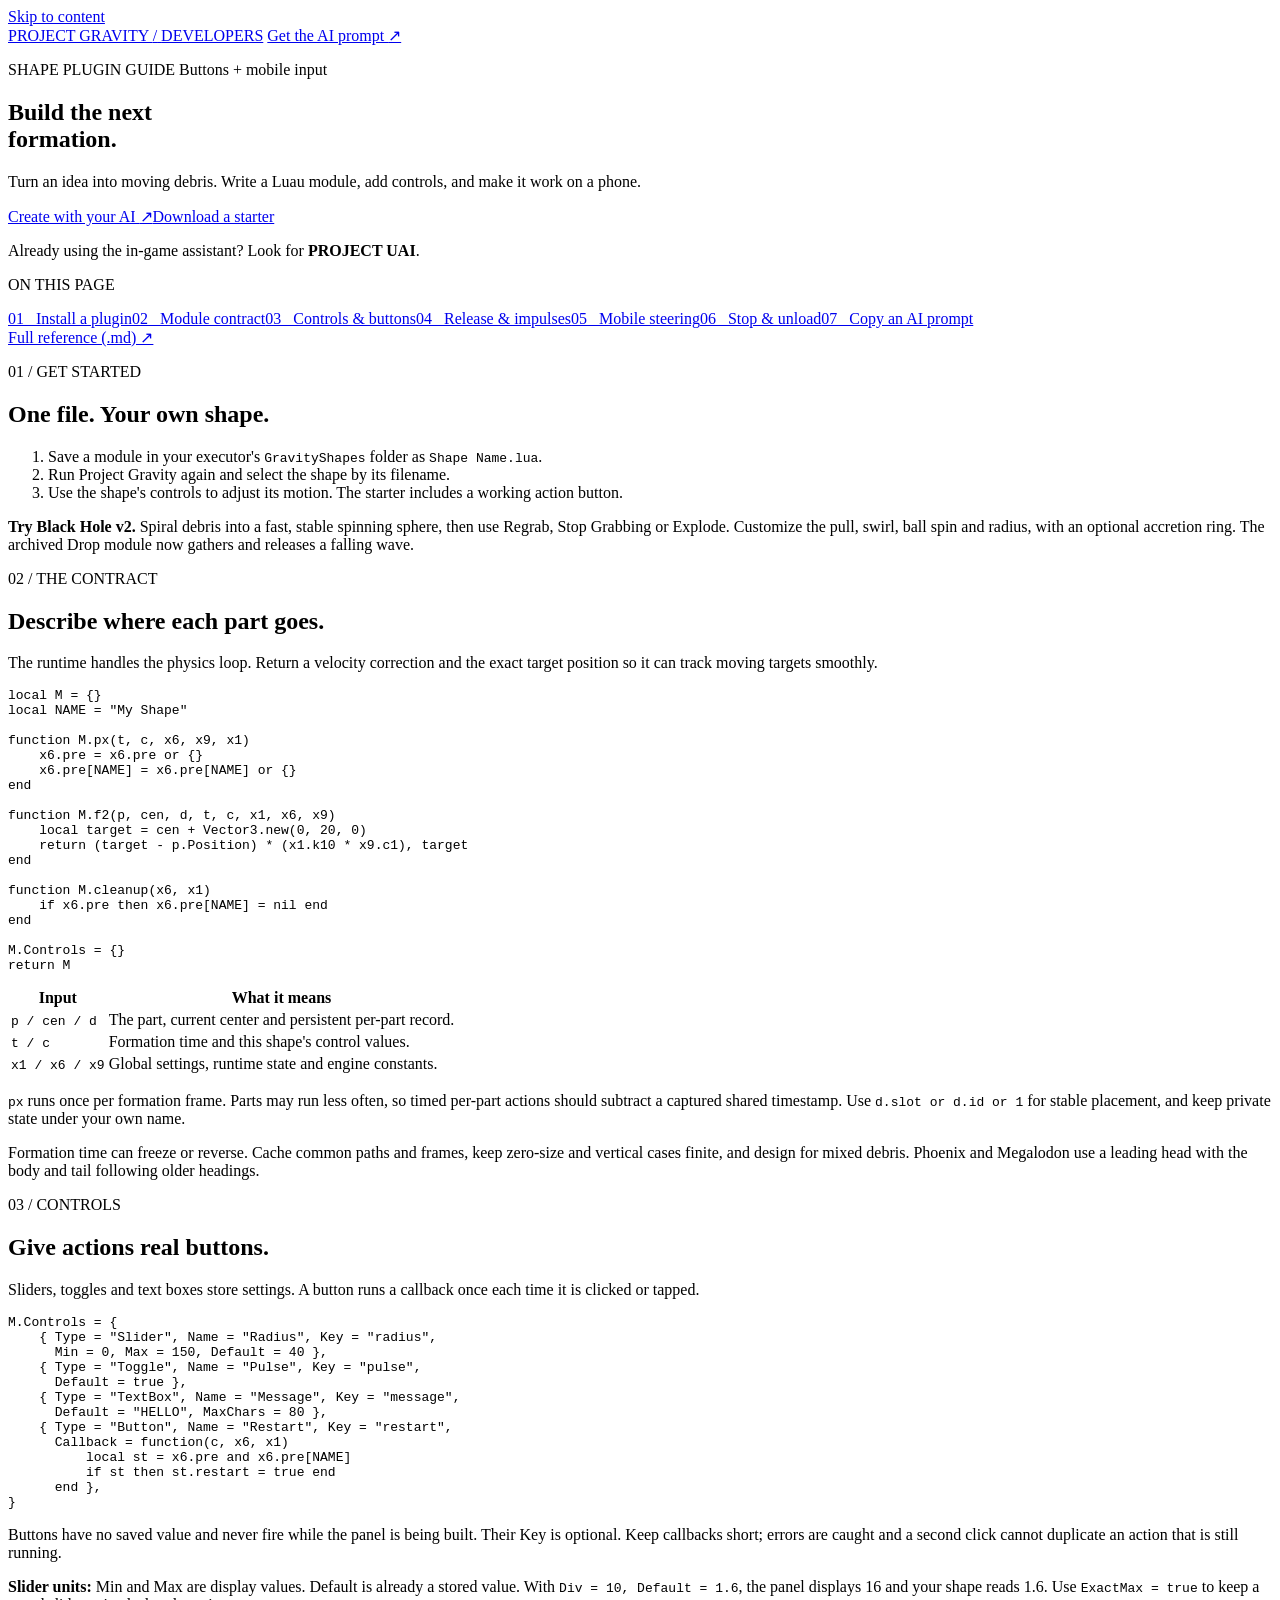
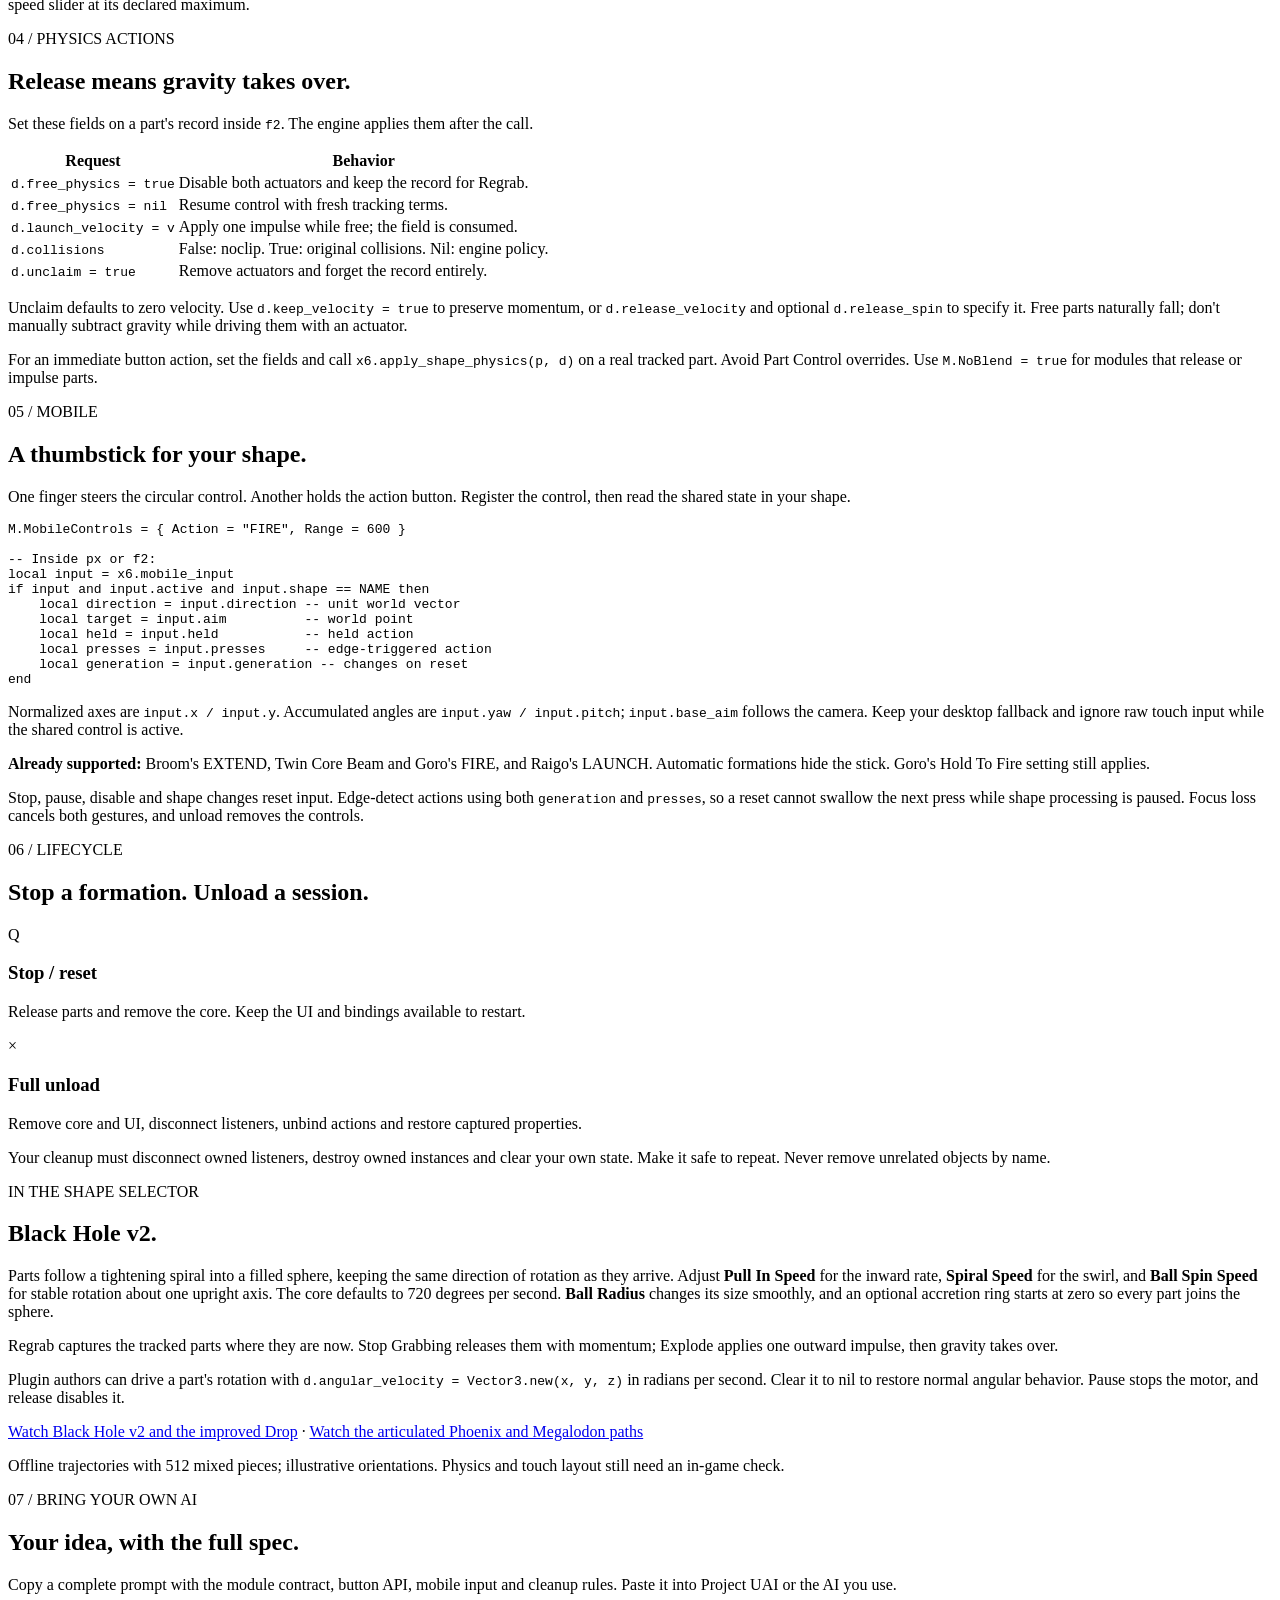
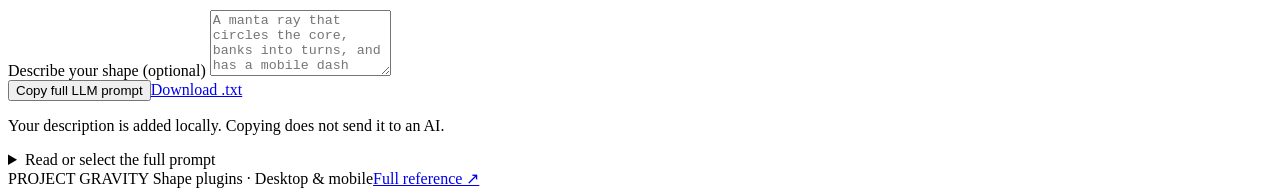
==== docs/plugins/index.html @ 1bde1384 "Fix formation effects, collision policy and damping" ====
<!doctype html>
<html lang="en">
<head>
  <meta charset="utf-8">
  <meta name="viewport" content="width=device-width, initial-scale=1">
  <meta name="description" content="Build Project Gravity shape plugins. Module reference, real action buttons, mobile steering, cleanup, and a ready-to-copy AI prompt.">
  <title>Shape plugins · Project Gravity</title>
  <link rel="stylesheet" href="style.css">
  <script src="guide.js" defer></script>
</head>
<body>
  <a class="skip" href="#content">Skip to content</a>
  <header class="topbar">
    <a class="brand" href="https://github.com/Project-Ptolemy/Project-Gravity-02">PROJECT GRAVITY <span class="divider">/</span> <span class="muted">DEVELOPERS</span></a>
    <a class="top-link" href="#prompt">Get the AI prompt <span aria-hidden="true">↗</span></a>
  </header>
  <main id="content">
    <section class="hero" aria-labelledby="page-title">
      <p class="eyebrow">SHAPE PLUGIN GUIDE <span class="badge">Buttons + mobile input</span></p>
      <h1 id="page-title">Build the next<br><span>formation.</span></h1>
      <p class="lead">Turn an idea into moving debris. Write a Luau module, add controls, and make it work on a phone.</p>
      <div class="actions"><a class="button primary" href="#prompt">Create with your AI <span aria-hidden="true">↗</span></a><a class="button secondary" href="starter.lua" download="Orbit Bloom.lua">Download a starter</a></div>
      <p class="caption">Already using the in-game assistant? Look for <strong>PROJECT UAI</strong>.</p>
    </section>
    <div class="guide-layout">
      <aside aria-label="On this page">
        <p class="eyebrow">ON THIS PAGE</p>
        <nav><a href="#start">01 &nbsp; Install a plugin</a><a href="#contract">02 &nbsp; Module contract</a><a href="#controls">03 &nbsp; Controls &amp; buttons</a><a href="#physics">04 &nbsp; Release &amp; impulses</a><a href="#mobile">05 &nbsp; Mobile steering</a><a href="#cleanup">06 &nbsp; Stop &amp; unload</a><a href="#prompt">07 &nbsp; Copy an AI prompt</a></nav>
        <a class="reference" href="https://github.com/Project-Ptolemy/Project-Gravity-02/blob/main/docs/PLUGINS.md">Full reference (.md) ↗</a>
      </aside>
      <div class="chapters">
        <section id="start">
          <p class="eyebrow">01 / GET STARTED</p><h2>One file. Your own shape.</h2>
          <ol class="steps"><li>Save a module in your executor's <code>GravityShapes</code> folder as <code>Shape Name.lua</code>.</li><li>Run Project Gravity again and select the shape by its filename.</li><li>Use the shape's controls to adjust its motion. The starter includes a working action button.</li></ol>
          <div class="note"><strong>Try Black Hole v2.</strong> Spiral debris into a fast, stable spinning sphere, then use Regrab, Stop Grabbing or Explode. Customize the pull, swirl, ball spin and radius, with an optional accretion ring. The archived Drop module now gathers and releases a falling wave.</div>
        </section>
        <section id="contract">
          <p class="eyebrow">02 / THE CONTRACT</p><h2>Describe where each part goes.</h2>
          <p>The runtime handles the physics loop. Return a velocity correction and the exact target position so it can track moving targets smoothly.</p>
          <pre><code>local M = {}
local NAME = "My Shape"

function M.px(t, c, x6, x9, x1)
    x6.pre = x6.pre or {}
    x6.pre[NAME] = x6.pre[NAME] or {}
end

function M.f2(p, cen, d, t, c, x1, x6, x9)
    local target = cen + Vector3.new(0, 20, 0)
    return (target - p.Position) * (x1.k10 * x9.c1), target
end

function M.cleanup(x6, x1)
    if x6.pre then x6.pre[NAME] = nil end
end

M.Controls = {}
return M</code></pre>
          <div class="table-scroll"><table><thead><tr><th>Input</th><th>What it means</th></tr></thead><tbody><tr><td><code>p / cen / d</code></td><td>The part, current center and persistent per-part record.</td></tr><tr><td><code>t / c</code></td><td>Formation time and this shape's control values.</td></tr><tr><td><code>x1 / x6 / x9</code></td><td>Global settings, runtime state and engine constants.</td></tr></tbody></table></div>
          <p><code>px</code> runs once per formation frame. Parts may run less often, so timed per-part actions should subtract a captured shared timestamp. Use <code>d.slot or d.id or 1</code> for stable placement, and keep private state under your own name.</p>
          <p>Formation time can freeze or reverse. Cache common paths and frames, keep zero-size and vertical cases finite, and design for mixed debris. Phoenix and Megalodon use a leading head with the body and tail following older headings.</p>
        </section>
        <section id="controls">
          <p class="eyebrow">03 / CONTROLS</p><h2>Give actions real buttons.</h2>
          <p>Sliders, toggles and text boxes store settings. A button runs a callback once each time it is clicked or tapped.</p>
          <pre><code>M.Controls = {
    { Type = "Slider", Name = "Radius", Key = "radius",
      Min = 0, Max = 150, Default = 40 },
    { Type = "Toggle", Name = "Pulse", Key = "pulse",
      Default = true },
    { Type = "TextBox", Name = "Message", Key = "message",
      Default = "HELLO", MaxChars = 80 },
    { Type = "Button", Name = "Restart", Key = "restart",
      Callback = function(c, x6, x1)
          local st = x6.pre and x6.pre[NAME]
          if st then st.restart = true end
      end },
}</code></pre>
          <p>Buttons have no saved value and never fire while the panel is being built. Their Key is optional. Keep callbacks short; errors are caught and a second click cannot duplicate an action that is still running.</p>
          <div class="note"><strong>Slider units:</strong> Min and Max are display values. Default is already a stored value. With <code>Div = 10, Default = 1.6</code>, the panel displays 16 and your shape reads 1.6. Use <code>ExactMax = true</code> to keep a speed slider at its declared maximum.</div>
        </section>
        <section id="physics">
          <p class="eyebrow">04 / PHYSICS ACTIONS</p><h2>Release means gravity takes over.</h2>
          <p>Set these fields on a part's record inside <code>f2</code>. The engine applies them after the call.</p>
          <div class="table-scroll"><table><thead><tr><th>Request</th><th>Behavior</th></tr></thead><tbody><tr><td><code>d.free_physics = true</code></td><td>Disable both actuators and keep the record for Regrab.</td></tr><tr><td><code>d.free_physics = nil</code></td><td>Resume control with fresh tracking terms.</td></tr><tr><td><code>d.launch_velocity = v</code></td><td>Apply one impulse while free; the field is consumed.</td></tr><tr><td><code>d.collisions</code></td><td>False: noclip. True: original collisions. Nil: engine policy.</td></tr><tr><td><code>d.unclaim = true</code></td><td>Remove actuators and forget the record entirely.</td></tr></tbody></table></div>
          <p>Unclaim defaults to zero velocity. Use <code>d.keep_velocity = true</code> to preserve momentum, or <code>d.release_velocity</code> and optional <code>d.release_spin</code> to specify it. Free parts naturally fall; don't manually subtract gravity while driving them with an actuator.</p>
          <p>For an immediate button action, set the fields and call <code>x6.apply_shape_physics(p, d)</code> on a real tracked part. Avoid Part Control overrides. Use <code>M.NoBlend = true</code> for modules that release or impulse parts.</p>
        </section>
        <section id="mobile">
          <p class="eyebrow">05 / MOBILE</p><h2>A thumbstick for your shape.</h2>
          <p>One finger steers the circular control. Another holds the action button. Register the control, then read the shared state in your shape.</p>
          <pre><code>M.MobileControls = { Action = "FIRE", Range = 600 }

-- Inside px or f2:
local input = x6.mobile_input
if input and input.active and input.shape == NAME then
    local direction = input.direction -- unit world vector
    local target = input.aim          -- world point
    local held = input.held           -- held action
    local presses = input.presses     -- edge-triggered action
    local generation = input.generation -- changes on reset
end</code></pre>
          <p>Normalized axes are <code>input.x / input.y</code>. Accumulated angles are <code>input.yaw / input.pitch</code>; <code>input.base_aim</code> follows the camera. Keep your desktop fallback and ignore raw touch input while the shared control is active.</p>
          <div class="note"><strong>Already supported:</strong> Broom's EXTEND, Twin Core Beam and Goro's FIRE, and Raigo's LAUNCH. Automatic formations hide the stick. Goro's Hold To Fire setting still applies.</div>
          <p>Stop, pause, disable and shape changes reset input. Edge-detect actions using both <code>generation</code> and <code>presses</code>, so a reset cannot swallow the next press while shape processing is paused. Focus loss cancels both gestures, and unload removes the controls.</p>
        </section>
        <section id="cleanup">
          <p class="eyebrow">06 / LIFECYCLE</p><h2>Stop a formation. Unload a session.</h2>
          <div class="lifecycle"><div><span class="key">Q</span><h3>Stop / reset</h3><p>Release parts and remove the core. Keep the UI and bindings available to restart.</p></div><div><span class="key">×</span><h3>Full unload</h3><p>Remove core and UI, disconnect listeners, unbind actions and restore captured properties.</p></div></div>
          <p>Your cleanup must disconnect owned listeners, destroy owned instances and clear your own state. Make it safe to repeat. Never remove unrelated objects by name.</p>
        </section>
        <section id="updated-shapes">
          <p class="eyebrow">IN THE SHAPE SELECTOR</p><h2>Black Hole v2.</h2>
          <p>Parts follow a tightening spiral into a filled sphere, keeping the same direction of rotation as they arrive. Adjust <strong>Pull In Speed</strong> for the inward rate, <strong>Spiral Speed</strong> for the swirl, and <strong>Ball Spin Speed</strong> for stable rotation about one upright axis. The core defaults to 720 degrees per second. <strong>Ball Radius</strong> changes its size smoothly, and an optional accretion ring starts at zero so every part joins the sphere.</p>
          <p>Regrab captures the tracked parts where they are now. Stop Grabbing releases them with momentum; Explode applies one outward impulse, then gravity takes over.</p>
          <p>Plugin authors can drive a part's rotation with <code>d.angular_velocity = Vector3.new(x, y, z)</code> in radians per second. Clear it to nil to restore normal angular behavior. Pause stops the motor, and release disables it.</p>
          <p><a href="release-motion.gif">Watch Black Hole v2 and the improved Drop</a> · <a href="creatures-motion.gif">Watch the articulated Phoenix and Megalodon paths</a></p>
          <p class="caption">Offline trajectories with 512 mixed pieces; illustrative orientations. Physics and touch layout still need an in-game check.</p>
        </section>
        <section id="prompt" class="prompt-section">
          <p class="eyebrow">07 / BRING YOUR OWN AI</p><h2>Your idea, with the full spec.</h2>
          <p>Copy a complete prompt with the module contract, button API, mobile input and cleanup rules. Paste it into Project UAI or the AI you use.</p>
          <label for="shape-brief">Describe your shape <span class="muted">(optional)</span></label>
          <textarea id="shape-brief" rows="4" maxlength="8000" placeholder="A manta ray that circles the core, banks into turns, and has a mobile dash button…"></textarea>
          <div class="actions"><button class="button primary" id="copy-prompt" type="button">Copy full LLM prompt</button><a class="button secondary" id="download-prompt" href="plugin-prompt.txt" download>Download .txt</a></div>
          <p id="copy-status" class="status" role="status" aria-live="polite">Your description is added locally. Copying does not send it to an AI.</p>
          <details><summary>Read or select the full prompt</summary><label class="sr-only" for="prompt-text">Complete LLM prompt</label><textarea id="prompt-text" rows="18" readonly spellcheck="false"></textarea></details>
          <noscript><p>JavaScript is off. <a href="plugin-prompt.txt">Open the full prompt</a> and copy it manually.</p></noscript>
        </section>
      </div>
    </div>
    <footer>PROJECT GRAVITY <span>Shape plugins · Desktop &amp; mobile</span><a href="https://github.com/Project-Ptolemy/Project-Gravity-02/blob/main/docs/PLUGINS.md">Full reference ↗</a></footer>
  </main>
  <script id="prompt-source" type="application/json">"Create a custom Project Gravity shape plugin in Roblox Luau from the brief at the end. Return one complete .lua module, its filename, and a short controls note. It must work on desktop and mobile with the current runtime. Do not invent APIs or install dependencies.\n\nINSTALLATION\nSave as GravityShapes/\u003cShape Name>.lua in the executor workspace, then run/re-run Project Gravity. Return a module table, not a standalone loop or another UI.\n\nMODULE CONTRACT\nlocal M = {}\nlocal NAME = \"Your Shape Name\"\nfunction M.px(t, c, x6, x9, x1) -- optional, once per formation frame\n    x6.pre = x6.pre or {}\n    -- Own shared state only at x6.pre[NAME].\nend\nfunction M.f2(p, cen, d, t, c, x1, x6, x9) -- required, per held part\n    local target = cen + Vector3.new(0, 20, 0)\n    return (target - p.Position) * (x1.k10 * x9.c1), target\nend\nfunction M.cleanup(x6, x1) -- optional, safe to repeat\n    if x6.pre then x6.pre[NAME] = nil end\nend\nM.Controls = {}\nreturn M\n\np is a BasePart; cen is the current center (which can move or follow a target); d is its persistent record; c contains this shape's control values by Key. x1 is global settings, x6 is runtime state, and x9 contains runtime constants. The first f2 result is a velocity correction, not a force. Return the exact target position as the second result for moving-target tracking. Do not use arbitrary huge feedback gains.\n\nUse d.slot or d.id or 1 for deterministic placement. d.slot_n is the optional formation slot count; x6.n is the held count. Parts arrive late and are processed in buckets: f2 is not necessarily called every frame. Advance shared clocks in px. For timed per-part actions, capture the shared clock and subtract it later instead of adding one frame's dt per f2 call. Account for mixed part dimensions.\n\nt is formation time and can pause, slow down or reverse. d.claim_t is wall time: do not subtract it from t. Initialize timestamps on first px without a huge startup delta. Keep per-part data in d.my_shape and give it an owner reference to x6.pre[NAME], so cleanup/re-entry invalidates stale records. Cache shared trig, paths and frames in px. Do not reroll assignments every frame. Keep results finite at zero size/speed, vertical directions, path turnarounds and all control limits.\n\nCONTROLS\nM.Controls supports Slider, Toggle, TextBox and Button. Name is the visible label; Key identifies a setting or action. Desc is optional explanatory text for settings.\n{ Type = \"Slider\", Name = \"Radius\", Key = \"radius\", Min = 0, Max = 150, Default = 40 }\n{ Type = \"Slider\", Name = \"Speed\", Key = \"speed\", Min = 0, Max = 40, Default = 8, ExactMax = true }\n{ Type = \"Slider\", Name = \"Duration\", Key = \"duration\", Min = 1, Max = 100, Div = 10, Default = 1.6 }\n{ Type = \"Toggle\", Name = \"Enabled\", Key = \"enabled\", Default = true }\n{ Type = \"TextBox\", Name = \"Message\", Key = \"message\", Default = \"HELLO\", MaxChars = 80 }\n{ Type = \"Button\", Name = \"Restart\", Key = \"restart\", Callback = function(c, x6, x1)\n    local st = x6.pre and x6.pre[NAME]\n    if st then st.restart = true end\nend }\n\nButtons run once per click/tap, never during UI construction. Their Key is optional; there is no button value in c or saved settings. Use real Buttons for actions rather than flipping Toggles. Callbacks should finish quickly without yielding or spawning permanent loops. Errors are caught and reported. A second click is ignored while a callback is still running.\n\nSlider Min/Max are display units; Default is already in stored units. Div=10 and Default=1.6 display 16, and the shape reads 1.6. IntOnly rounds the display. Labels containing \"speed\" get an extended maximum unless ExactMax=true. Clamp your math to supported ranges. Missing Toggle/TextBox defaults become false/empty string. Built-in shapes need matching non-button defaults in config.lua; local imports get defaults from Controls.\n\nOPTIONAL FLAGS AND PHYSICS ACTIONS\nM.ContinuousMotion=true opts into the shared real-time drift. Add x6.motion_offset to the final target when present; the drift continues when formation time is frozen.\nM.AlwaysProcess=true bypasses the distance cull, but not processing buckets.\nM.NoBlend=true opts interactive/physics-mutating modules out of blending. Use it for release or impulse actions.\nM.FrameTracking=true evaluates every part every physics frame and follows the exact target through its velocity constraint, honoring global/per-part speed limits and bypassing ordinary smoothing and integral feedback. Damping softens recovery from displacement without slowing the target's own motion; recovery is consistent across frame rates. Use it with NoBlend, continuous targets and capture from the live part position for fast rigid orbits. It costs a full part sweep each frame; cache shared geometry in px. Release, collisions and pause still apply normally.\n\nSet d.free_physics=true in f2 to disable both actuators and restore physical properties while keeping the record available for regrab. Roblox gravity and momentum take over. Set it to nil/false to resume control and clear stale tracking. Do not fake gravity by subtracting it every frame while a LinearVelocity is still driving the part.\nSet d.launch_velocity=Vector3.new(...) with free_physics=true for a one-time impulse. The engine consumes and clears it. Set d.collisions=false for local noclip, true for the original collision setting, or nil for normal engine policy (original collisions while free). Preserve Collisions or Disabled always restores the captured collision value, overriding shape requests. Leave d.collisions nil while gathering to honor global policy.\nSet d.angular_velocity=Vector3.new(x,y,z) to drive the held part's angular motor in world-space radians/second. Clear it to nil to restore normal angular behavior. Pause stops this motor; release disables it. Convert user-facing degree rates with math.rad.\nFor an immediate button action on a tracked real part, set these fields and call x6.apply_shape_physics(p,d) if available. Normal f2 calls do not need the helper. Do not use it on preview markers or alter Part Control overrides (d.pc_mode).\nSet d.unclaim=true to restore properties, remove actuators AND forget the record. Velocity becomes zero by default. Set d.keep_velocity=true to preserve momentum, OR provide d.release_velocity and optional d.release_spin for explicit velocities. Unclaimed parts are no longer available for a Regrab action.\n\nMOBILE INPUT\nOpt in with M.MobileControls = { Action = \"FIRE\", Range = 600 }.\nThe runtime shows a circular stick and separate held action while this shape runs. The module must read their state; it needs no custom UI or global touch listener.\nRead local input = x6.mobile_input, only when input and input.active and input.shape == NAME.\ninput.direction: unit world direction. input.aim: world point. input.base_aim: camera-forward world point.\ninput.x/input.y: normalized stick axes. input.yaw/input.pitch: accumulated steering angles in radians.\ninput.held: action finger is held. input.presses: counter for one-shot actions. input.generation: advances on every reset, including UI replacement.\nFor one-shot actions, check input.presses > 0 and (st.input_generation ~= input.generation or st.input_presses ~= input.presses), then record both fields. Counters reset on shape changes, stop, pause and disable; generation distinguishes the first press after reset even if shape processing never saw zero.\nKeep a desktop mouse/keyboard fallback. Ignore raw touch listeners while this interface is active, so movement/camera touches do not trigger the shape. Disconnect owned listeners in cleanup. Focus loss cancels gestures; unload removes the controls.\n\nLIFECYCLE AND GEOMETRY\nQ is Stop/Reset: release parts and remove the core, retaining UI and bindings for restart. The main UI X fully unloads: disconnect listeners, unbind actions, remove core/UI and restore captured properties. Implement cleanup for every connection or instance the plugin creates. Clean up owned objects only; never delete unrelated objects by a name search. Record and restore any appearance/property changes.\nMake a readable silhouette with mixed debris and low part counts. For creatures, use smooth path tangents and spatially delayed frames: head leads, torso bends, tail follows. Phase wing motion across the span rather than turning every feather at once.\n\nSHAPE BRIEF\n[Describe the shape, motion, scale, controls, and what a mobile player should be able to do.]\n"</script>
</body>
</html>
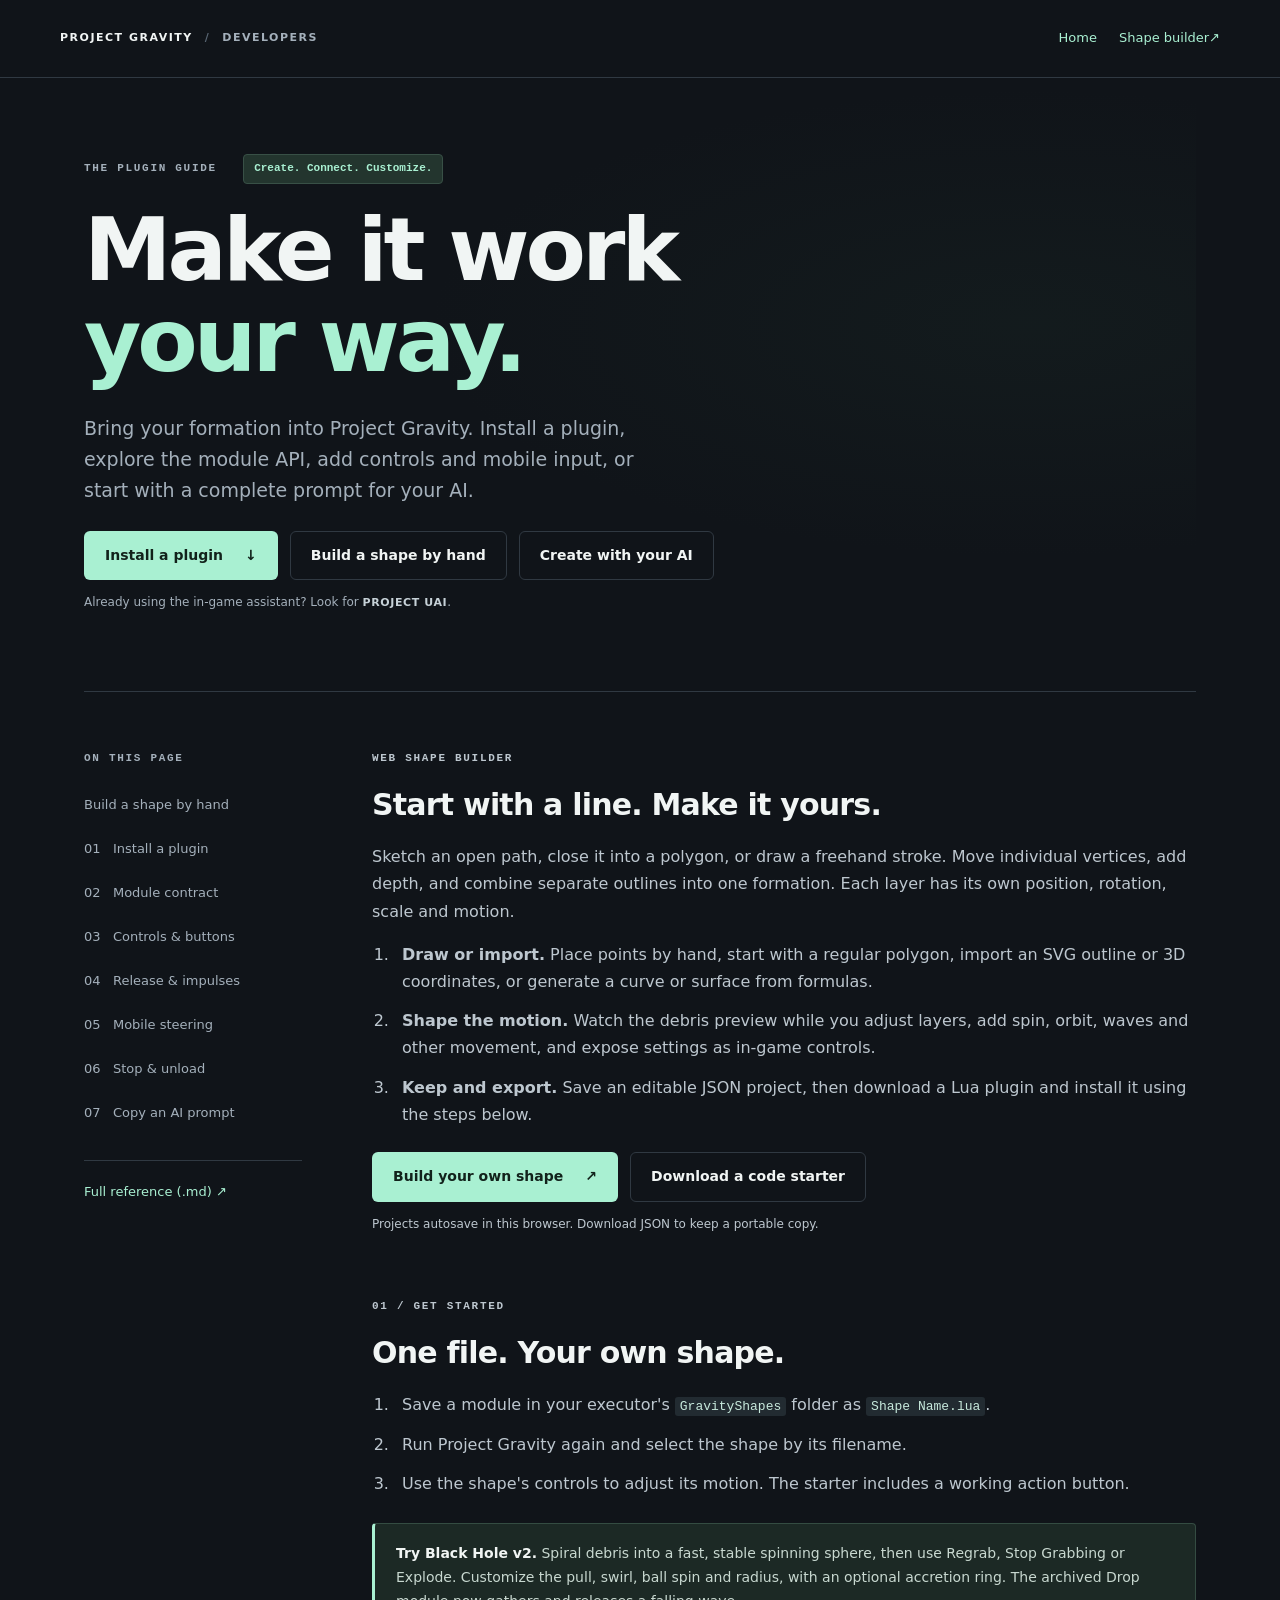
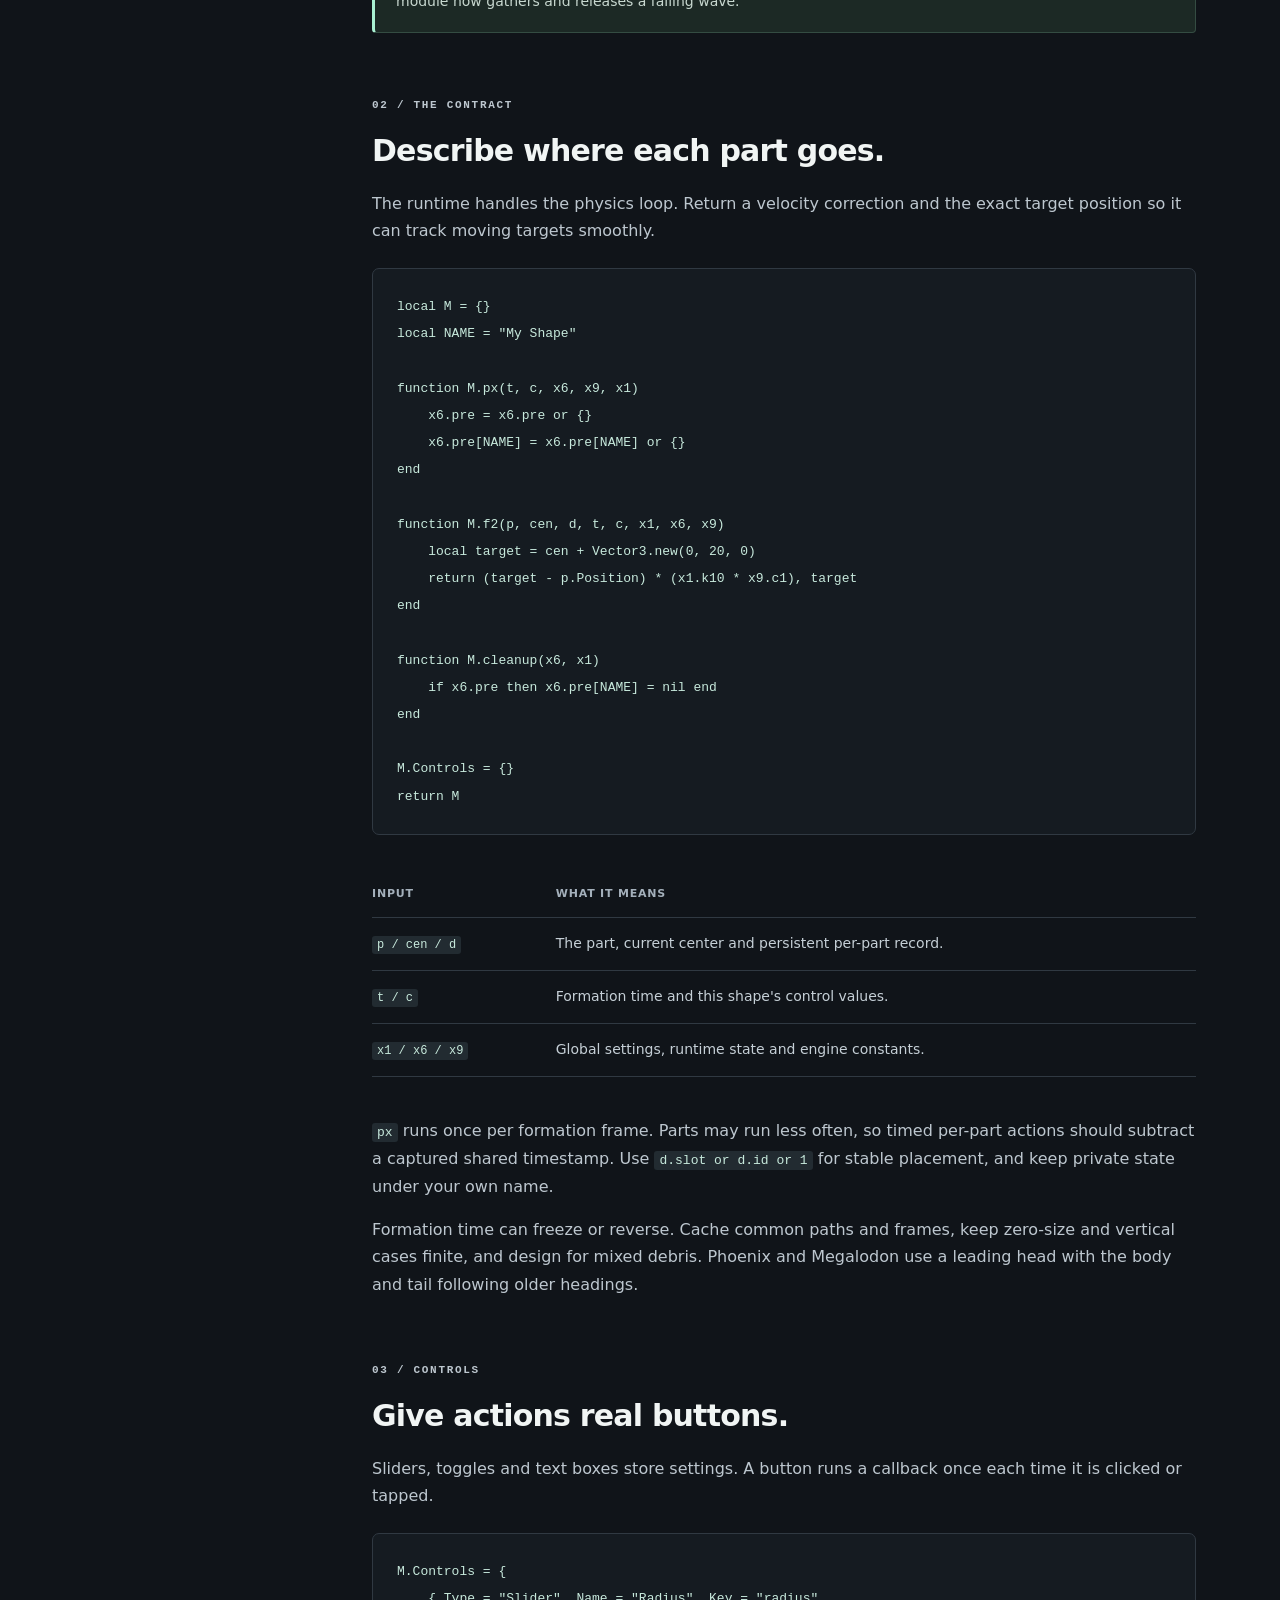
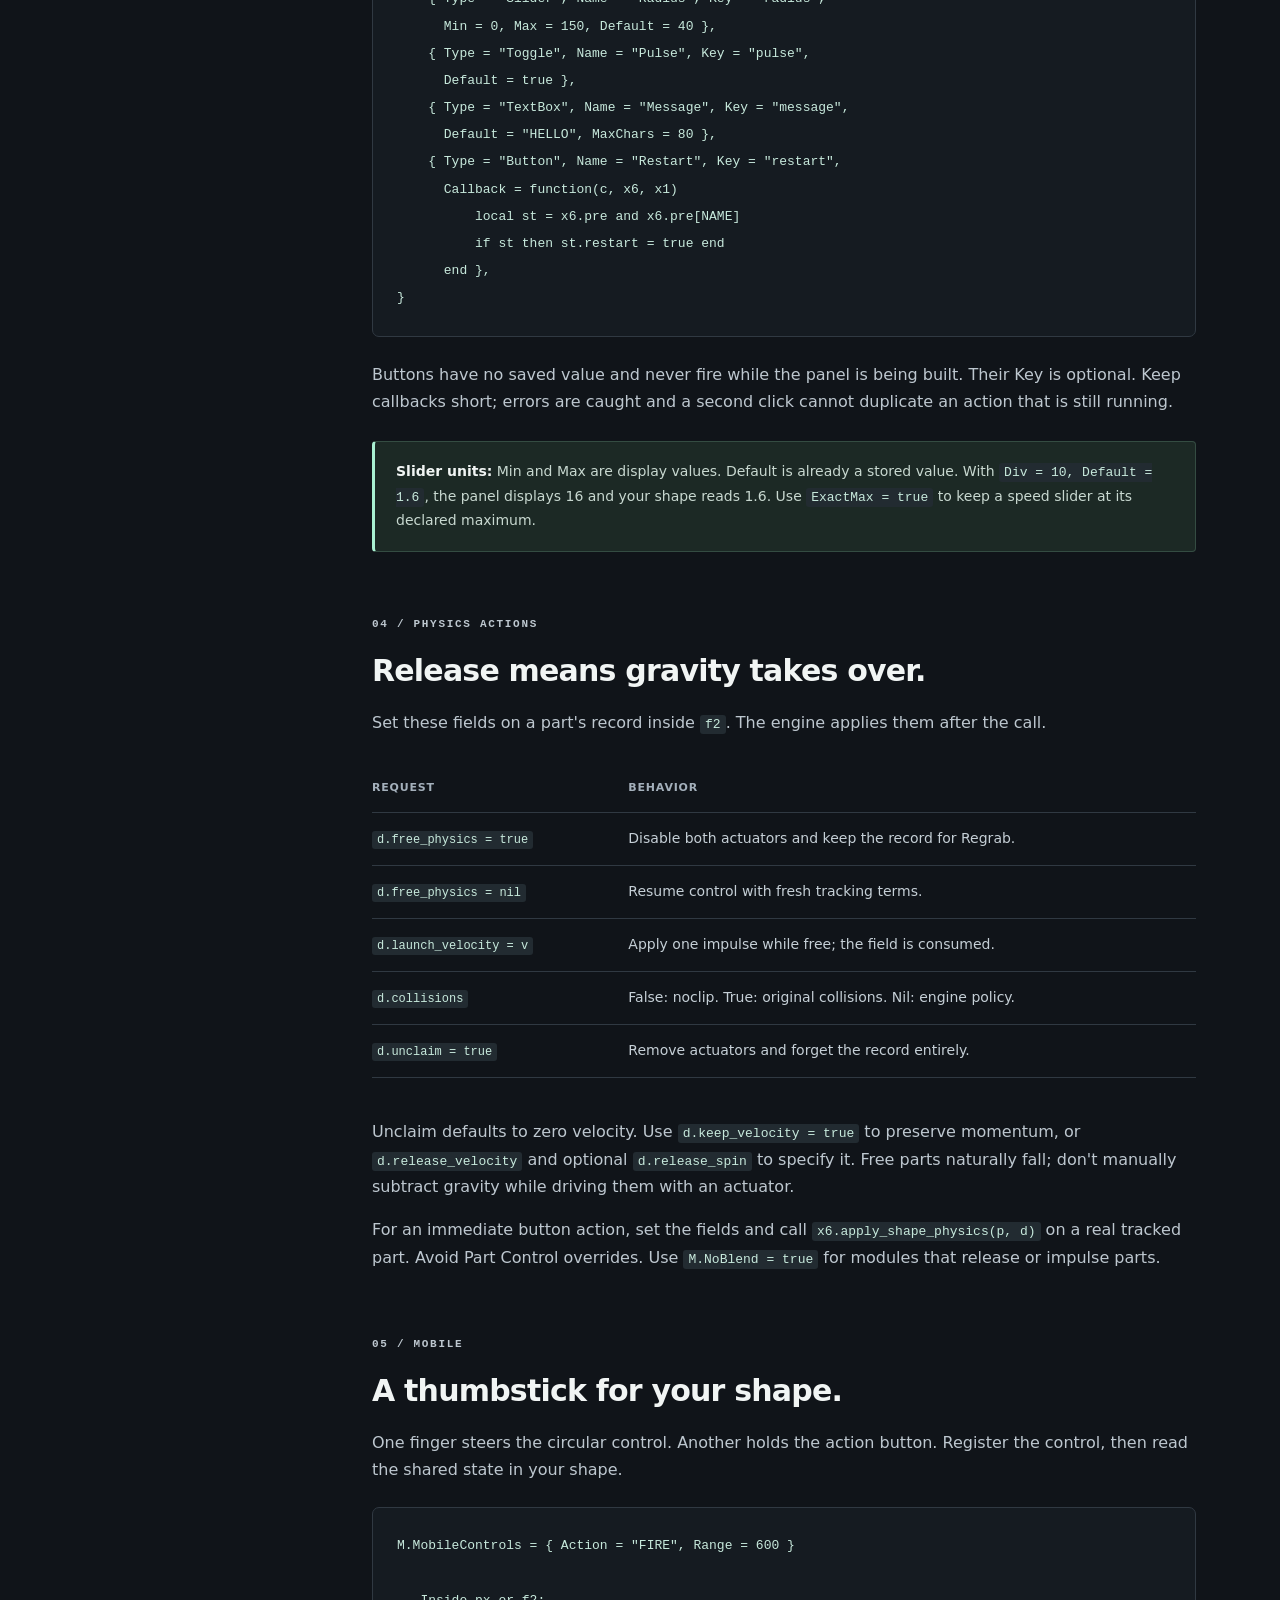
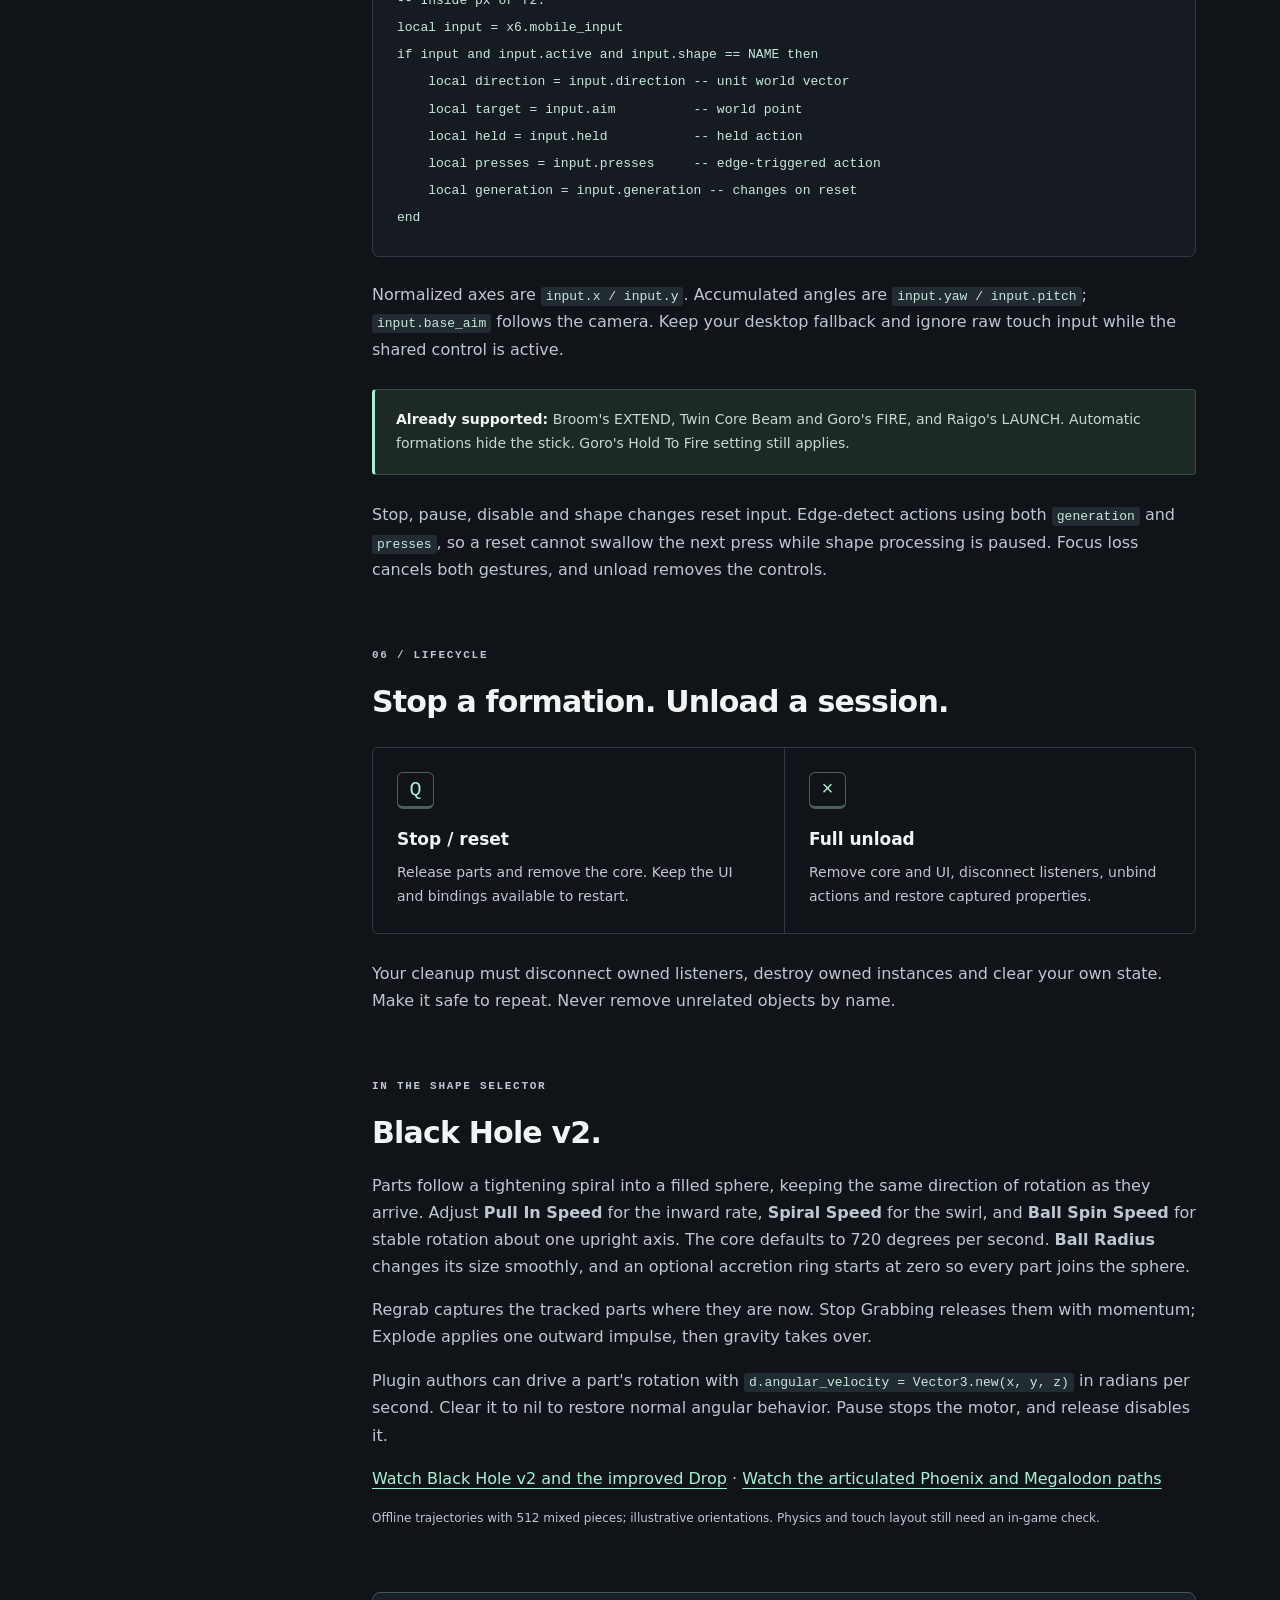
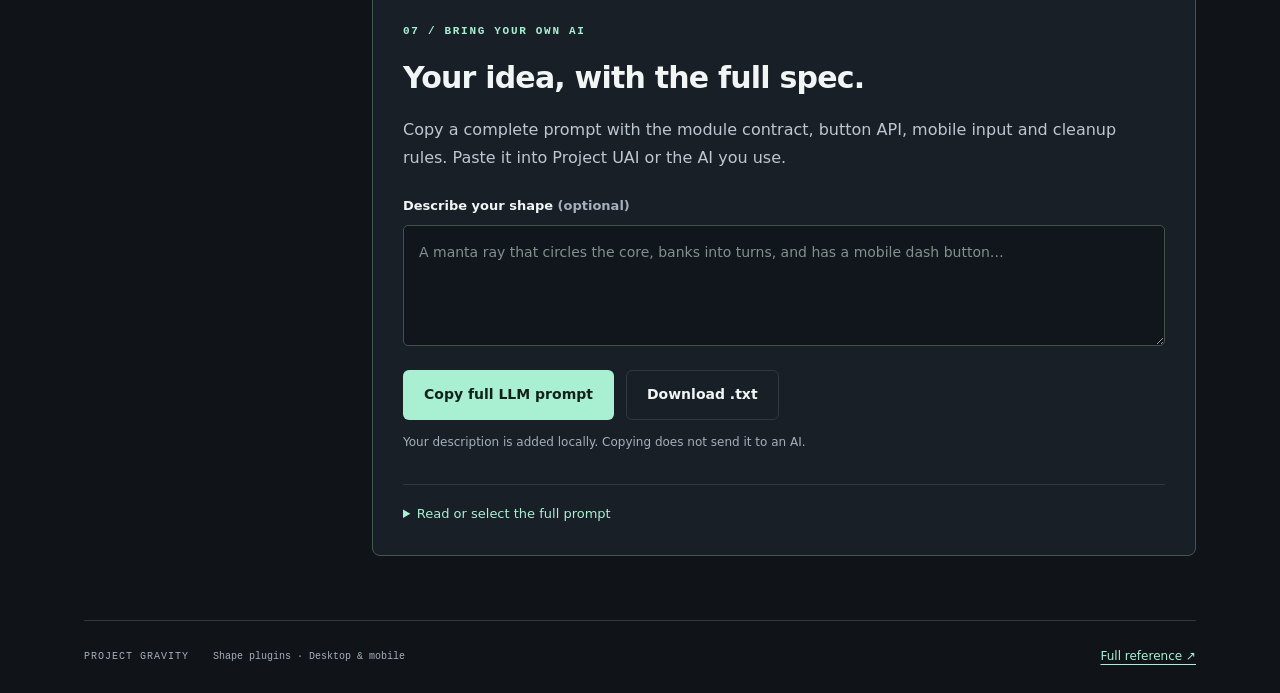
==== commit 3840db34: "+ shape maker" ====
--- a/docs/plugins/index.html
+++ b/docs/plugins/index.html
@@ -3,7 +3,7 @@
 <head>
   <meta charset="utf-8">
   <meta name="viewport" content="width=device-width, initial-scale=1">
-  <meta name="description" content="Build Project Gravity shape plugins. Module reference, real action buttons, mobile steering, cleanup, and a ready-to-copy AI prompt.">
+  <meta name="description" content="Create Project Gravity plugins with the module API, installation guide, controls, mobile input, and a ready-to-copy AI prompt.">
   <title>Shape plugins · Project Gravity</title>
   <link rel="stylesheet" href="style.css">
   <script src="guide.js" defer></script>
@@ -11,24 +11,31 @@
 <body>
   <a class="skip" href="#content">Skip to content</a>
   <header class="topbar">
-    <a class="brand" href="https://github.com/Project-Ptolemy/Project-Gravity-02">PROJECT GRAVITY <span class="divider">/</span> <span class="muted">DEVELOPERS</span></a>
-    <a class="top-link" href="#prompt">Get the AI prompt <span aria-hidden="true">↗</span></a>
+    <a class="brand" href="../../" aria-label="Project Gravity home">PROJECT GRAVITY <span class="divider">/</span> <span class="muted">DEVELOPERS</span></a>
+    <nav aria-label="Main navigation"><a class="top-link" href="../../">Home</a><a class="top-link" href="builder/">Shape builder <span aria-hidden="true">↗</span></a></nav>
   </header>
   <main id="content">
     <section class="hero" aria-labelledby="page-title">
-      <p class="eyebrow">SHAPE PLUGIN GUIDE <span class="badge">Buttons + mobile input</span></p>
-      <h1 id="page-title">Build the next<br><span>formation.</span></h1>
-      <p class="lead">Turn an idea into moving debris. Write a Luau module, add controls, and make it work on a phone.</p>
-      <div class="actions"><a class="button primary" href="#prompt">Create with your AI <span aria-hidden="true">↗</span></a><a class="button secondary" href="starter.lua" download="Orbit Bloom.lua">Download a starter</a></div>
+      <p class="eyebrow">THE PLUGIN GUIDE <span class="badge">Create. Connect. Customize.</span></p>
+      <h1 id="page-title">Make it work<br><span>your way.</span></h1>
+      <p class="lead">Bring your formation into Project Gravity. Install a plugin, explore the module API, add controls and mobile input, or start with a complete prompt for your AI.</p>
+      <div class="actions"><a class="button primary" href="#start">Install a plugin <span aria-hidden="true">↓</span></a><a class="button secondary" href="#builder">Build a shape by hand</a><a class="button secondary" href="#prompt">Create with your AI</a></div>
       <p class="caption">Already using the in-game assistant? Look for <strong>PROJECT UAI</strong>.</p>
     </section>
     <div class="guide-layout">
       <aside aria-label="On this page">
         <p class="eyebrow">ON THIS PAGE</p>
-        <nav><a href="#start">01 &nbsp; Install a plugin</a><a href="#contract">02 &nbsp; Module contract</a><a href="#controls">03 &nbsp; Controls &amp; buttons</a><a href="#physics">04 &nbsp; Release &amp; impulses</a><a href="#mobile">05 &nbsp; Mobile steering</a><a href="#cleanup">06 &nbsp; Stop &amp; unload</a><a href="#prompt">07 &nbsp; Copy an AI prompt</a></nav>
+        <nav><a href="#builder">Build a shape by hand</a><a href="#start">01 &nbsp; Install a plugin</a><a href="#contract">02 &nbsp; Module contract</a><a href="#controls">03 &nbsp; Controls &amp; buttons</a><a href="#physics">04 &nbsp; Release &amp; impulses</a><a href="#mobile">05 &nbsp; Mobile steering</a><a href="#cleanup">06 &nbsp; Stop &amp; unload</a><a href="#prompt">07 &nbsp; Copy an AI prompt</a></nav>
         <a class="reference" href="https://github.com/Project-Ptolemy/Project-Gravity-02/blob/main/docs/PLUGINS.md">Full reference (.md) ↗</a>
       </aside>
       <div class="chapters">
+        <section id="builder">
+          <p class="eyebrow">WEB SHAPE BUILDER</p><h2>Start with a line. Make it yours.</h2>
+          <p>Sketch an open path, close it into a polygon, or draw a freehand stroke. Move individual vertices, add depth, and combine separate outlines into one formation. Each layer has its own position, rotation, scale and motion.</p>
+          <ol class="steps"><li><strong>Draw or import.</strong> Place points by hand, start with a regular polygon, import an SVG outline or 3D coordinates, or generate a curve or surface from formulas.</li><li><strong>Shape the motion.</strong> Watch the debris preview while you adjust layers, add spin, orbit, waves and other movement, and expose settings as in-game controls.</li><li><strong>Keep and export.</strong> Save an editable JSON project, then download a Lua plugin and install it using the steps below.</li></ol>
+          <div class="actions"><a class="button primary" href="builder/">Build your own shape <span aria-hidden="true">↗</span></a><a class="button secondary" href="starter.lua" download="Orbit Bloom.lua">Download a code starter</a></div>
+          <p class="caption">Projects autosave in this browser. Download JSON to keep a portable copy.</p>
+        </section>
         <section id="start">
           <p class="eyebrow">01 / GET STARTED</p><h2>One file. Your own shape.</h2>
           <ol class="steps"><li>Save a module in your executor's <code>GravityShapes</code> folder as <code>Shape Name.lua</code>.</li><li>Run Project Gravity again and select the shape by its filename.</li><li>Use the shape's controls to adjust its motion. The starter includes a working action button.</li></ol>
--- a/docs/plugins/style.css
+++ b/docs/plugins/style.css
@@ -0,0 +1,15 @@
+:root{color-scheme:dark;--bg:#101419;--panel:#191f27;--line:#303942;--ink:#f1f5f4;--muted:#a4b0bb;--accent:#a9f0d2;--mono:ui-monospace,SFMono-Regular,Consolas,monospace}
+*{box-sizing:border-box}html{scroll-behavior:smooth;scroll-padding-top:100px}body{margin:0;background:var(--bg);color:var(--ink);font:16px/1.7 system-ui,-apple-system,"Segoe UI",sans-serif}
+a{color:var(--accent);text-underline-offset:4px}button,textarea{font:inherit}a,button,summary,textarea{outline-offset:5px}a:focus-visible,button:focus-visible,summary:focus-visible,textarea:focus-visible{outline:2px solid var(--accent)}::selection{background:#3c6958;color:white}
+.topbar{height:78px;border-bottom:1px solid var(--line);display:flex;justify-content:space-between;align-items:center;padding:0 max(24px,calc((100% - 1160px)/2));gap:24px;background:var(--bg)}
+.brand{color:var(--ink);text-decoration:none;display:flex;align-items:center;gap:12px;font-size:11px;font-weight:750;letter-spacing:1.5px;white-space:nowrap}.divider{color:#596673}.muted{color:var(--muted)}.top-link{font-size:13px;white-space:nowrap;text-decoration:none}
+main{max-width:1160px;margin:auto;padding:0 24px}.hero{padding:76px 0 66px;border-bottom:1px solid var(--line);background:radial-gradient(ellipse at 85% 40%,#213a302e,transparent 45%)}.eyebrow{font:600 11px/1.6 var(--mono);letter-spacing:1.7px;color:var(--muted);margin:0 0 18px}.badge{display:inline-block;margin-left:18px;padding:5px 10px;background:#23352e;border:1px solid #385046;color:var(--accent);border-radius:4px;letter-spacing:0}
+h1{font-size:clamp(48px,7.5vw,88px);line-height:1.04;letter-spacing:-4px;margin:20px 0 26px;font-weight:640}h1 span{color:var(--accent)}.lead{max-width:565px;font-size:19px;line-height:1.65;color:var(--muted)}.actions{display:flex;gap:12px;flex-wrap:wrap;margin:24px 0 10px}.button{border:1px solid transparent;border-radius:6px;padding:12px 20px;min-height:48px;display:inline-flex;align-items:center;justify-content:center;gap:22px;text-decoration:none;font-size:14px;font-weight:650;cursor:pointer}.primary{background:var(--accent);color:#12221b}.primary:hover{background:#c2ffe3}.secondary{border-color:var(--line);background:transparent;color:var(--ink)}.secondary:hover{background:#252e36}.caption{font-size:12px;color:var(--muted)}.caption strong{color:#c6d1d7;font-size:11px;letter-spacing:.6px}
+.guide-layout{display:grid;grid-template-columns:218px minmax(0,1fr);gap:70px;padding-top:58px}aside{position:sticky;top:32px;height:fit-content;font-size:13px}aside nav{display:flex;flex-direction:column;gap:6px}aside nav a{padding:8px 0;color:var(--muted);text-decoration:none}aside nav a:hover{color:var(--accent)}.reference{display:block;margin-top:28px;border-top:1px solid var(--line);padding-top:20px;text-decoration:none}.chapters{min-width:0}.chapters section{margin:0 0 64px;scroll-margin-top:32px}.chapters h2{font-size:30px;line-height:1.25;letter-spacing:-.8px;font-weight:600;margin:0 0 20px}.chapters p,.steps{color:#bdc7cf}.steps{padding-left:22px}.steps li{padding-left:8px;margin:12px 0}.note{background:#1c2925;border:1px solid #344c42;border-left:3px solid var(--accent);padding:18px 21px;border-radius:4px;color:#c8d8d0;font-size:14px;margin:26px 0}.note strong{color:var(--ink)}code{font:13px/1.75 var(--mono);color:#c7e9dc;background:#222b31;padding:2px 5px;border-radius:3px;overflow-wrap:anywhere}pre{padding:24px;background:#151b21;border:1px solid var(--line);border-radius:7px;overflow:auto;margin:24px 0;tab-size:4}pre code{padding:0;background:none;white-space:pre;overflow-wrap:normal}.table-scroll{overflow:auto}table{border-collapse:collapse;width:100%;font-size:14px;margin:12px 0 24px}th{text-align:left;color:var(--muted);font-size:11px;letter-spacing:.8px;text-transform:uppercase;font-weight:600}td,th{padding:14px 12px;border-bottom:1px solid var(--line);vertical-align:top}td{color:#c5cfd6}td:first-child,th:first-child{padding-left:0}td code{font-size:12px}
+.lifecycle{display:grid;grid-template-columns:1fr 1fr;border:1px solid var(--line);border-radius:6px;margin:26px 0}.lifecycle>div{padding:24px}.lifecycle>div+div{border-left:1px solid var(--line)}.key{display:inline-grid;place-items:center;width:37px;height:37px;border:1px solid #4a5f58;border-bottom-width:3px;border-radius:6px;color:var(--accent);font:20px var(--mono)}h3{font-size:17px;font-weight:600;margin:16px 0 8px}.lifecycle p{font-size:14px;margin:0}.prompt-section{padding:30px;background:var(--panel);border:1px solid #40594e;border-radius:8px}.prompt-section .eyebrow{color:var(--accent)}label{display:block;font-size:13px;margin:24px 0 8px;font-weight:600}textarea{display:block;width:100%;background:#10161b;border:1px solid #435149;color:var(--ink);border-radius:5px;padding:15px;font-size:14px;line-height:1.6;resize:vertical;min-height:120px}textarea::placeholder{color:#82918f}#prompt-text{font:12px/1.7 var(--mono);min-height:240px;margin-top:16px;white-space:pre-wrap}.prompt-section .status{font-size:12px;min-height:40px;color:var(--muted);margin-top:12px}details{border-top:1px solid var(--line);padding-top:18px}summary{font-size:13px;cursor:pointer;color:var(--accent)}footer{padding:28px 0 40px;border-top:1px solid var(--line);display:flex;gap:24px;align-items:center;font:10px var(--mono);letter-spacing:1px;color:var(--muted)}footer a{margin-left:auto;font:12px system-ui;letter-spacing:0}footer span{letter-spacing:0}
+.skip{position:fixed;left:16px;top:-70px;z-index:10;padding:10px;background:var(--accent);color:#13261b}.skip:focus{top:8px}.sr-only{position:absolute;width:1px;height:1px;padding:0;margin:-1px;overflow:hidden;clip:rect(0,0,0,0);white-space:nowrap;border:0}
+@media(max-width:850px){.guide-layout{grid-template-columns:170px minmax(0,1fr);gap:32px}.brand .divider,.brand .muted{display:none}.badge{margin-left:0;margin-top:10px;display:table}}
+@media(max-width:640px){.topbar{height:64px;padding:0 20px;gap:12px}.brand{font-size:10px;gap:8px;letter-spacing:1px}.top-link{font-size:11px}main{padding:0 20px}.hero{padding:44px 0 40px}h1{letter-spacing:-2.4px}.lead{font-size:17px}.guide-layout{display:block;padding-top:38px}aside{display:none}.chapters h2{font-size:26px}.chapters section{margin-bottom:48px}pre{padding:17px}.prompt-section{padding:22px 17px}.actions .button{width:100%}.lifecycle{grid-template-columns:1fr}.lifecycle>div+div{border-left:0;border-top:1px solid var(--line)}footer{flex-wrap:wrap;gap:12px}footer span{width:100%;order:3}footer a{margin-left:auto}}
+@media(prefers-reduced-motion:reduce){html{scroll-behavior:auto}}
+.topbar nav{display:flex;align-items:center;gap:22px}.topbar nav a{display:inline-flex;align-items:center;min-height:44px}
+@media(max-width:640px){.topbar{height:auto;min-height:72px;flex-wrap:wrap;gap:0 18px;padding-block:10px}.topbar nav{gap:18px}.topbar nav a{font-size:11px}}
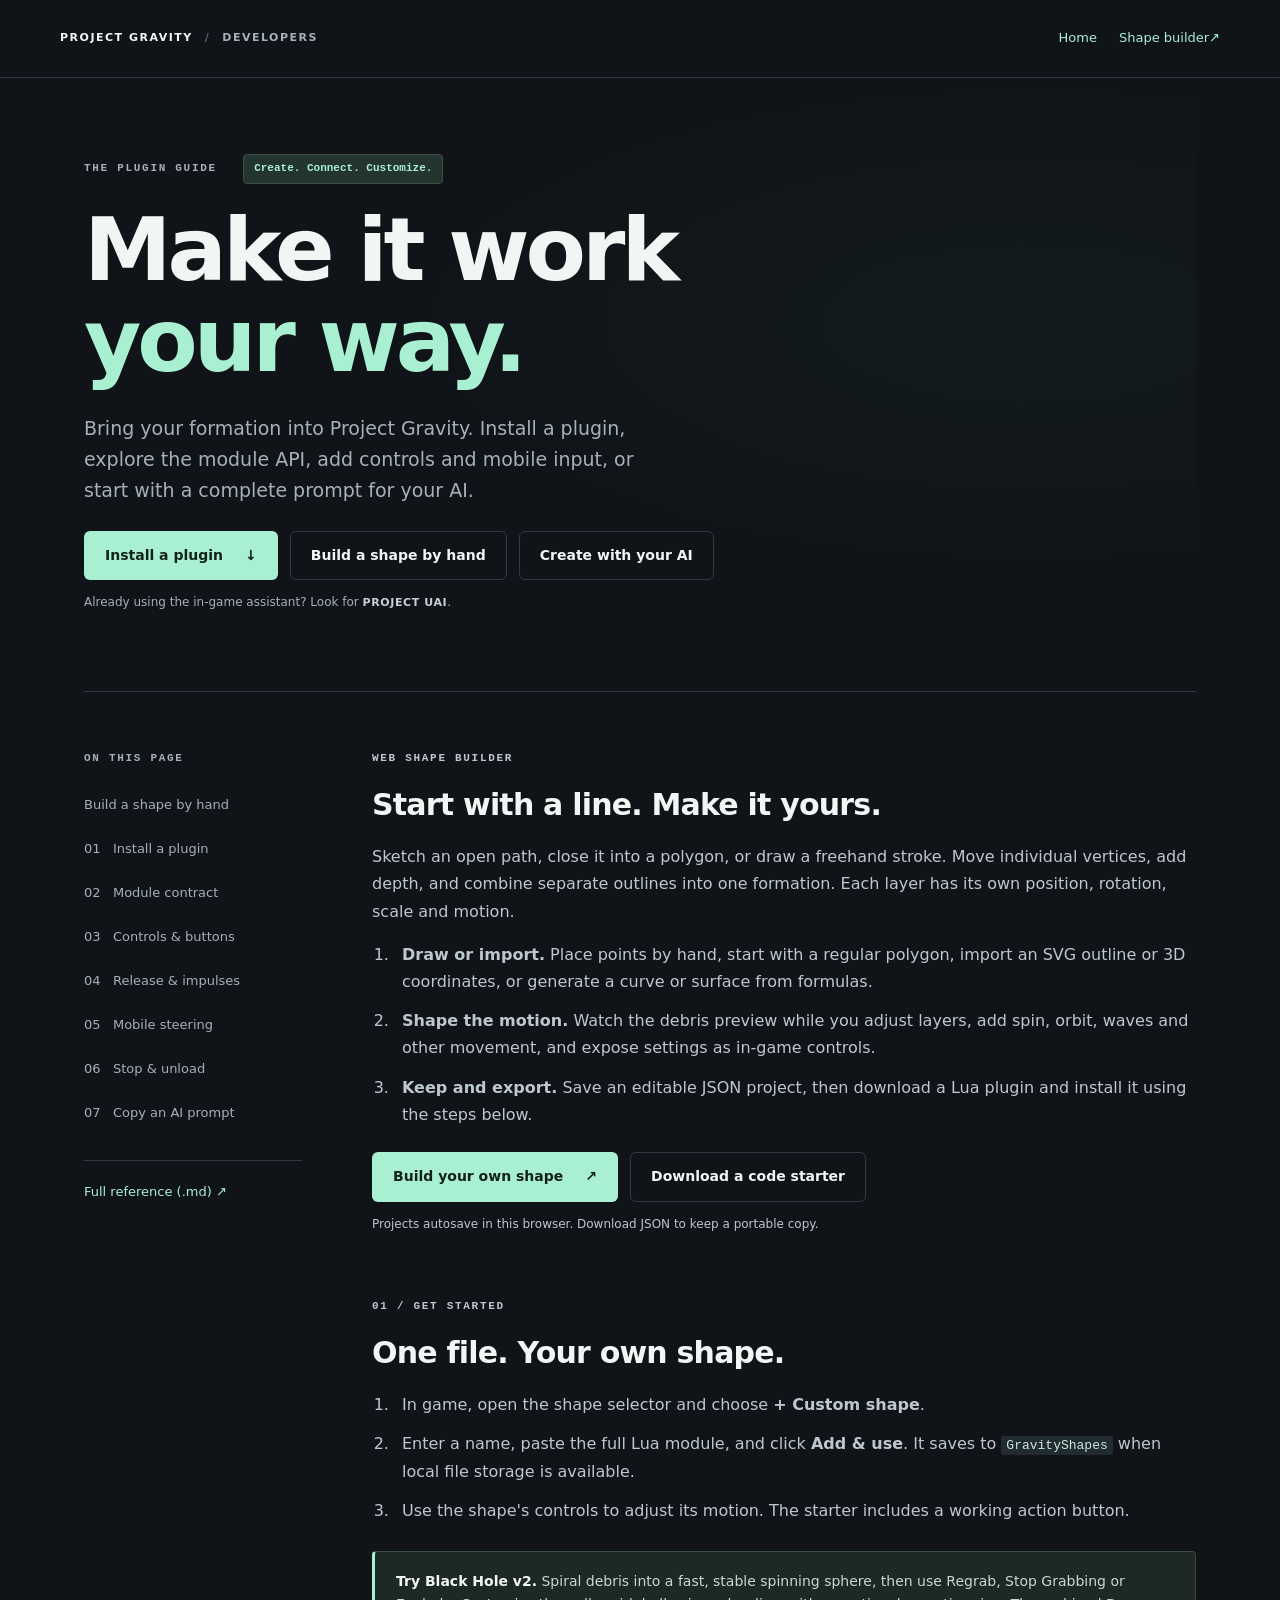
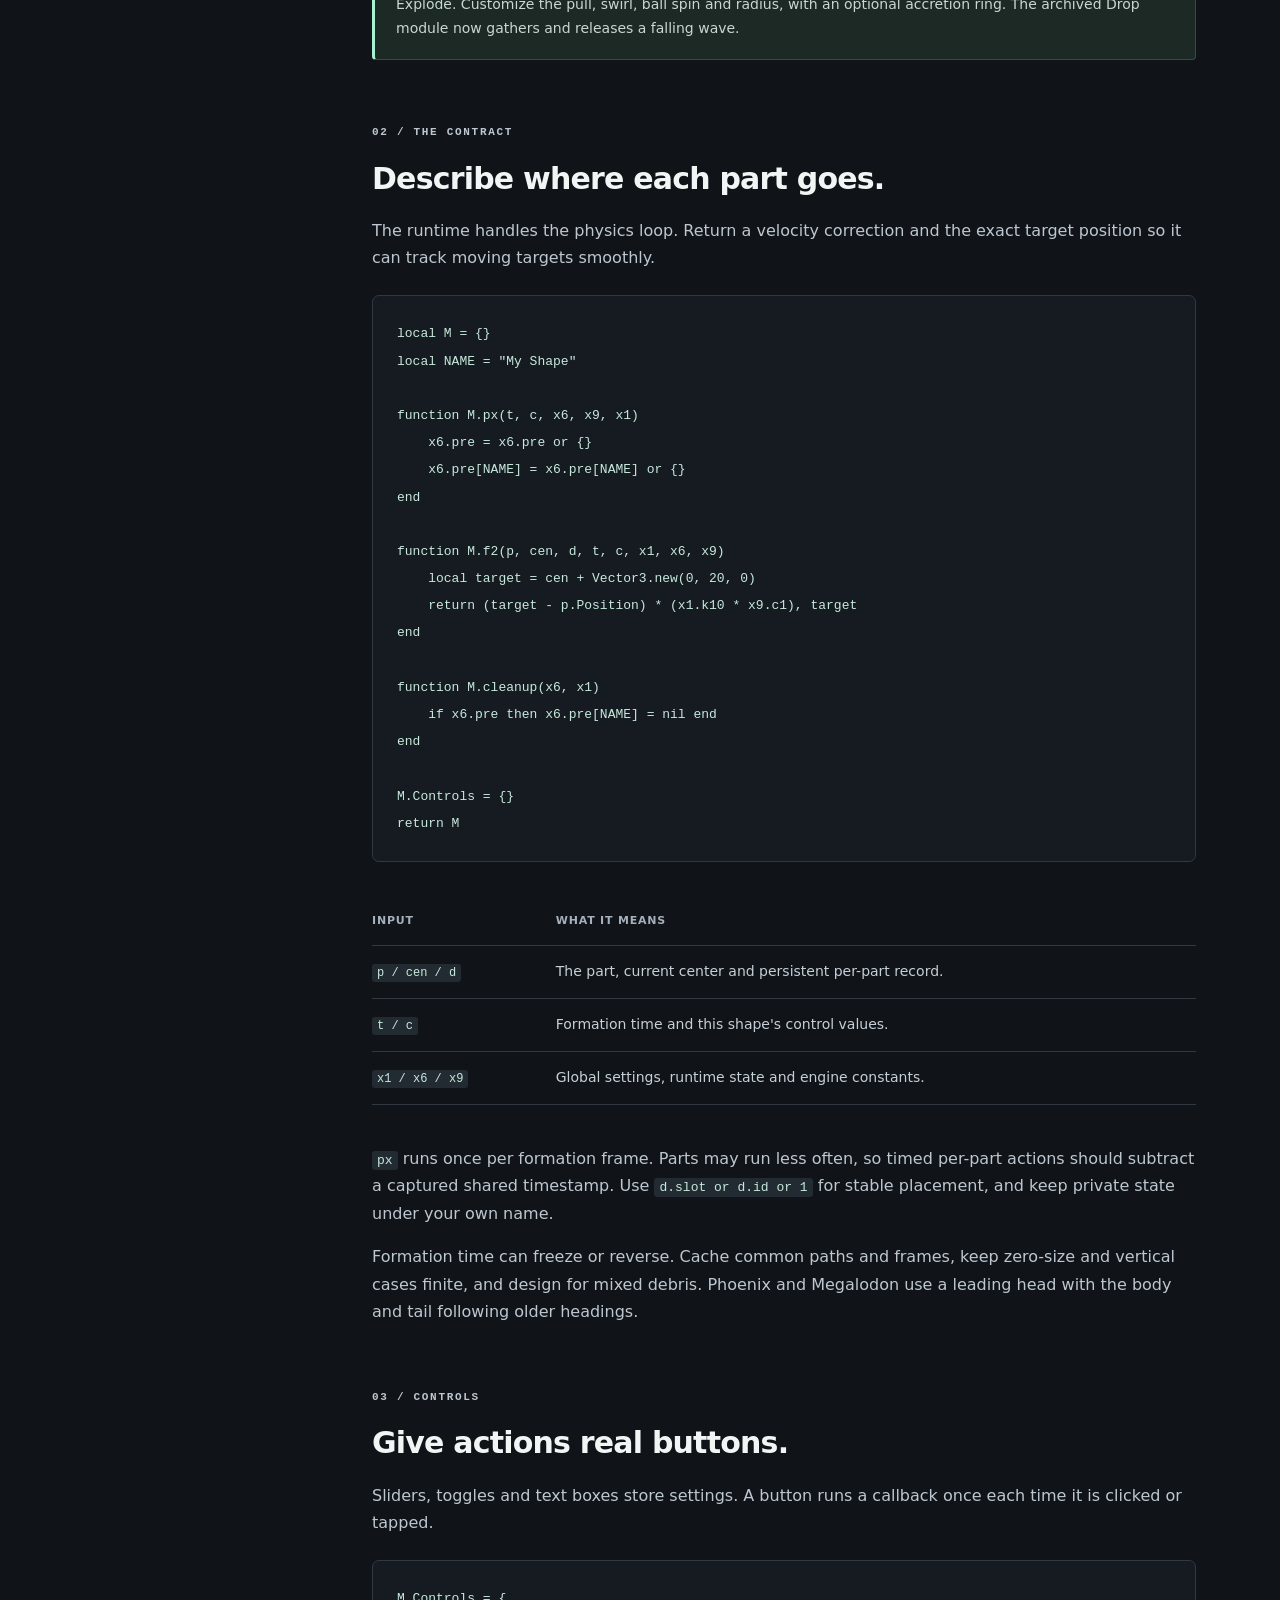
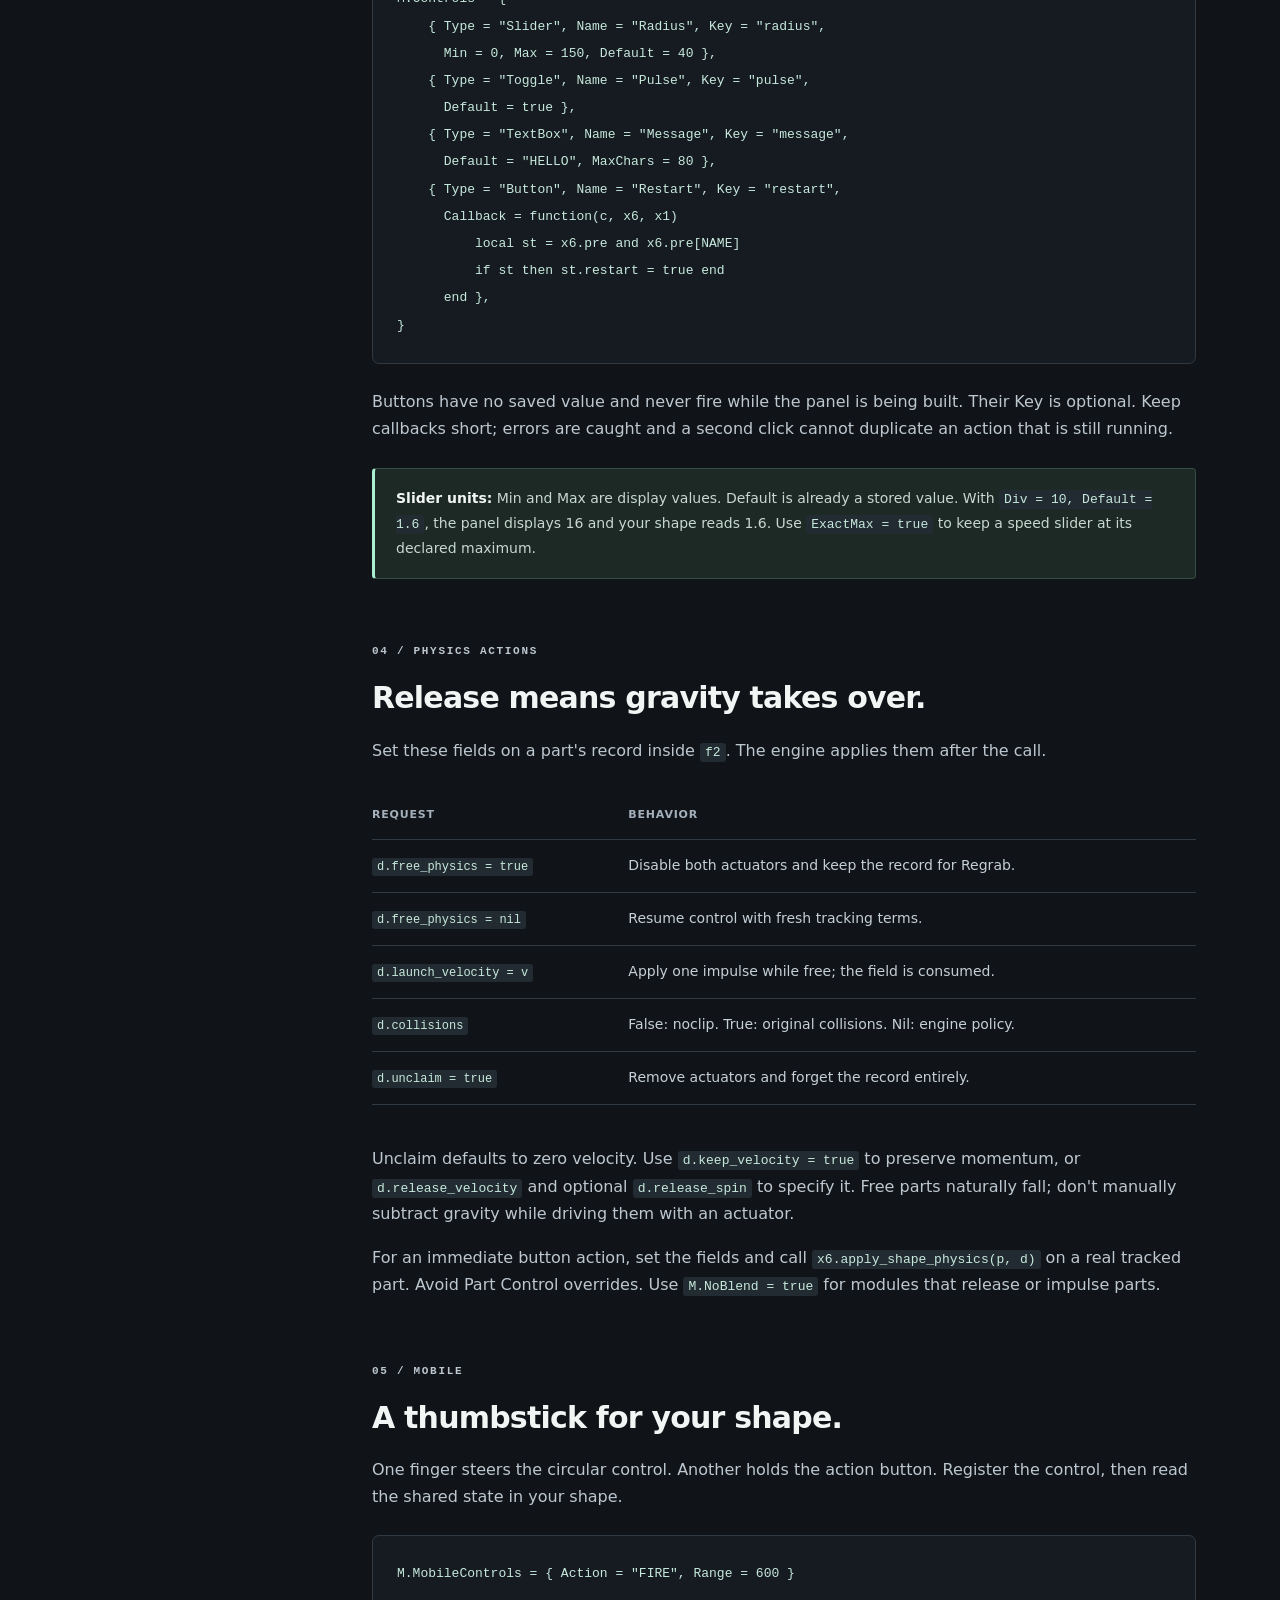
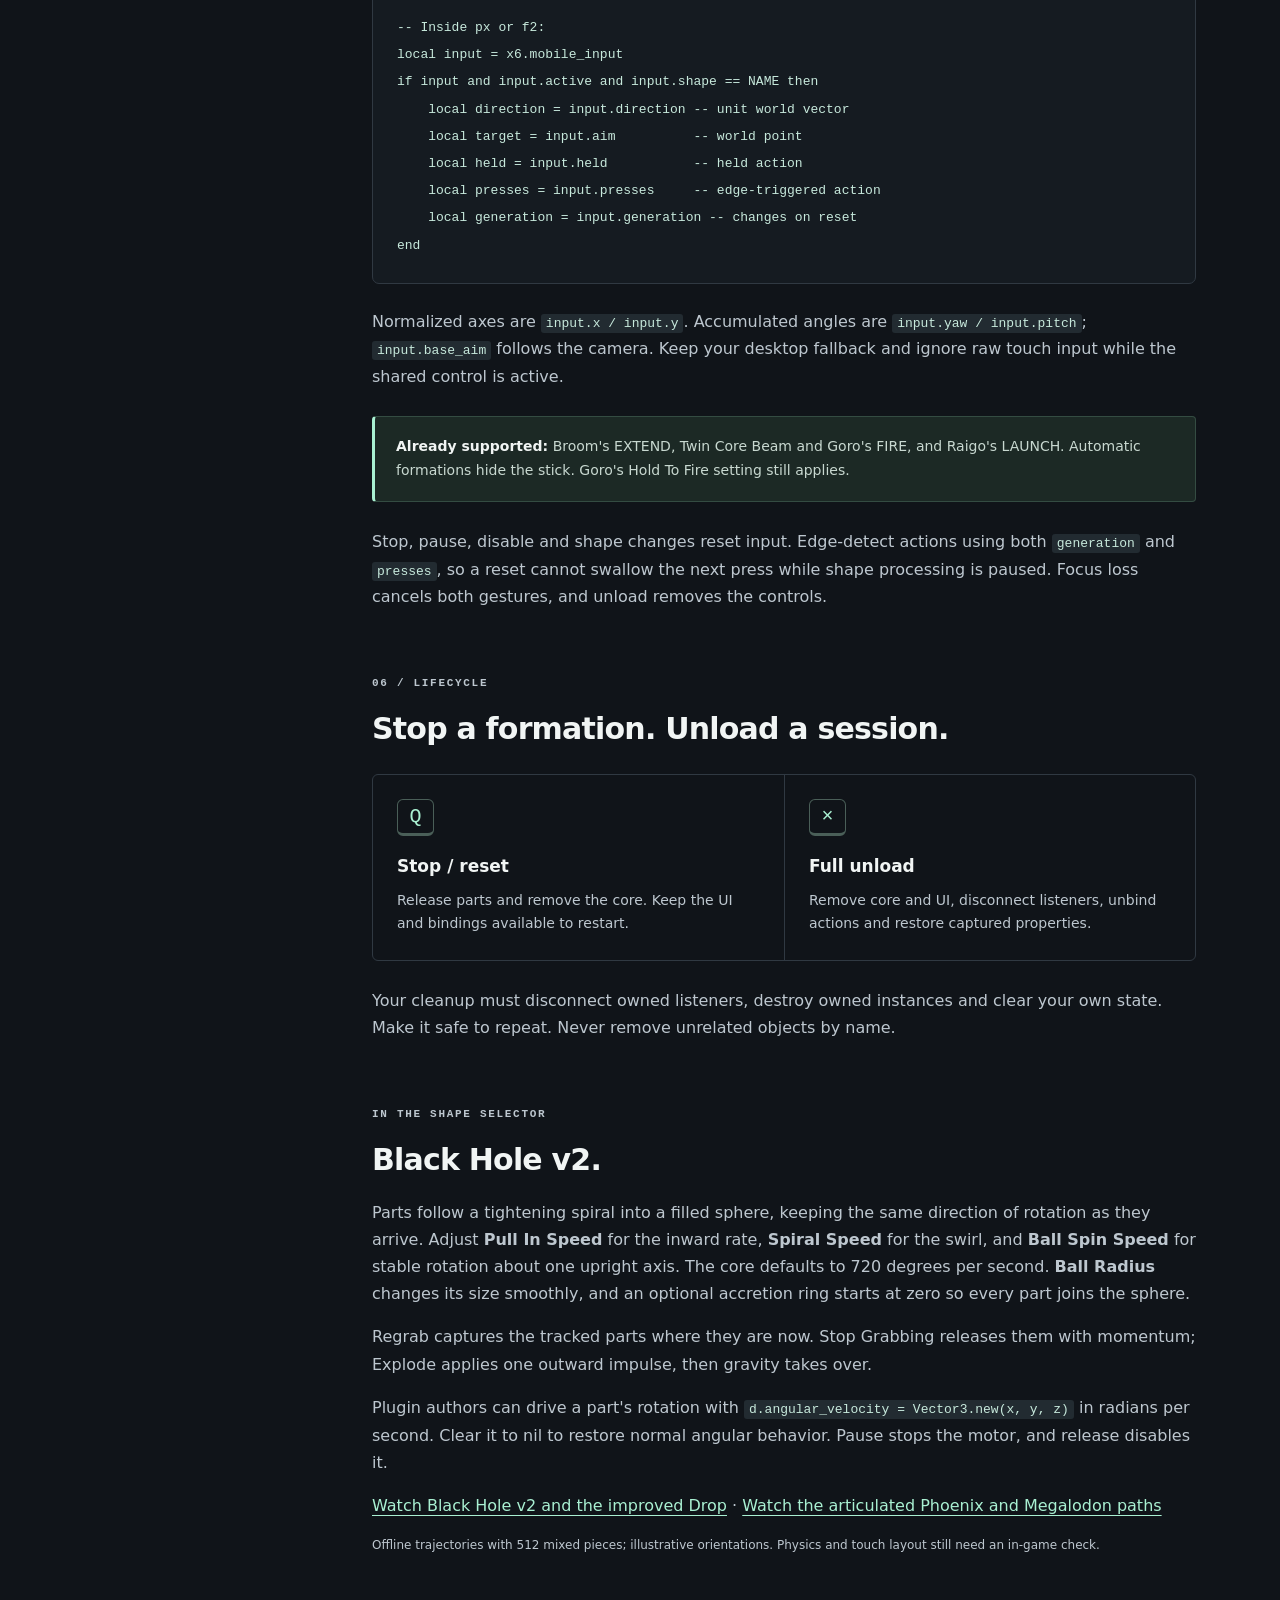
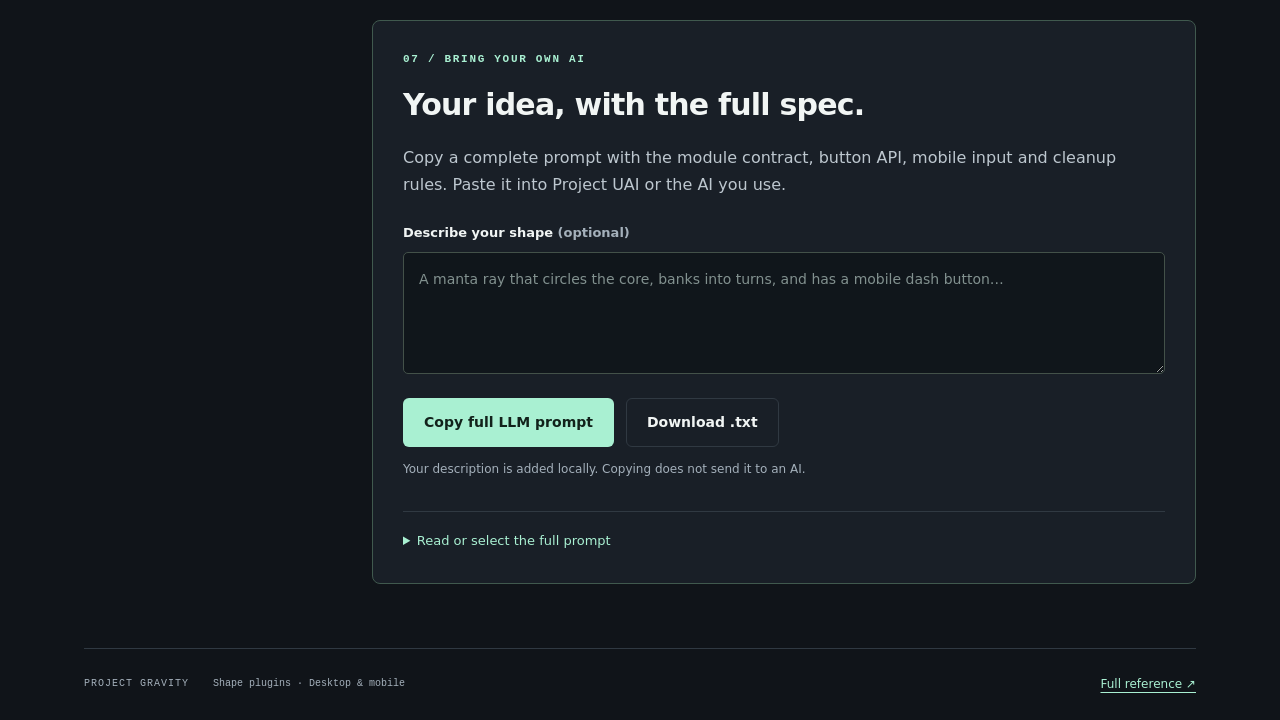
==== commit b27b0b67: "Add in-game custom Lua shape imports" ====
--- a/docs/plugins/index.html
+++ b/docs/plugins/index.html
@@ -38,7 +38,7 @@
         </section>
         <section id="start">
           <p class="eyebrow">01 / GET STARTED</p><h2>One file. Your own shape.</h2>
-          <ol class="steps"><li>Save a module in your executor's <code>GravityShapes</code> folder as <code>Shape Name.lua</code>.</li><li>Run Project Gravity again and select the shape by its filename.</li><li>Use the shape's controls to adjust its motion. The starter includes a working action button.</li></ol>
+          <ol class="steps"><li>In game, open the shape selector and choose <strong>+ Custom shape</strong>.</li><li>Enter a name, paste the full Lua module, and click <strong>Add &amp; use</strong>. It saves to <code>GravityShapes</code> when local file storage is available.</li><li>Use the shape's controls to adjust its motion. The starter includes a working action button.</li></ol>
           <div class="note"><strong>Try Black Hole v2.</strong> Spiral debris into a fast, stable spinning sphere, then use Regrab, Stop Grabbing or Explode. Customize the pull, swirl, ball spin and radius, with an optional accretion ring. The archived Drop module now gathers and releases a falling wave.</div>
         </section>
         <section id="contract">
@@ -138,6 +138,6 @@
     </div>
     <footer>PROJECT GRAVITY <span>Shape plugins · Desktop &amp; mobile</span><a href="https://github.com/Project-Ptolemy/Project-Gravity-02/blob/main/docs/PLUGINS.md">Full reference ↗</a></footer>
   </main>
-  <script id="prompt-source" type="application/json">"Create a custom Project Gravity shape plugin in Roblox Luau from the brief at the end. Return one complete .lua module, its filename, and a short controls note. It must work on desktop and mobile with the current runtime. Do not invent APIs or install dependencies.\n\nINSTALLATION\nSave as GravityShapes/\u003cShape Name>.lua in the executor workspace, then run/re-run Project Gravity. Return a module table, not a standalone loop or another UI.\n\nMODULE CONTRACT\nlocal M = {}\nlocal NAME = \"Your Shape Name\"\nfunction M.px(t, c, x6, x9, x1) -- optional, once per formation frame\n    x6.pre = x6.pre or {}\n    -- Own shared state only at x6.pre[NAME].\nend\nfunction M.f2(p, cen, d, t, c, x1, x6, x9) -- required, per held part\n    local target = cen + Vector3.new(0, 20, 0)\n    return (target - p.Position) * (x1.k10 * x9.c1), target\nend\nfunction M.cleanup(x6, x1) -- optional, safe to repeat\n    if x6.pre then x6.pre[NAME] = nil end\nend\nM.Controls = {}\nreturn M\n\np is a BasePart; cen is the current center (which can move or follow a target); d is its persistent record; c contains this shape's control values by Key. x1 is global settings, x6 is runtime state, and x9 contains runtime constants. The first f2 result is a velocity correction, not a force. Return the exact target position as the second result for moving-target tracking. Do not use arbitrary huge feedback gains.\n\nUse d.slot or d.id or 1 for deterministic placement. d.slot_n is the optional formation slot count; x6.n is the held count. Parts arrive late and are processed in buckets: f2 is not necessarily called every frame. Advance shared clocks in px. For timed per-part actions, capture the shared clock and subtract it later instead of adding one frame's dt per f2 call. Account for mixed part dimensions.\n\nt is formation time and can pause, slow down or reverse. d.claim_t is wall time: do not subtract it from t. Initialize timestamps on first px without a huge startup delta. Keep per-part data in d.my_shape and give it an owner reference to x6.pre[NAME], so cleanup/re-entry invalidates stale records. Cache shared trig, paths and frames in px. Do not reroll assignments every frame. Keep results finite at zero size/speed, vertical directions, path turnarounds and all control limits.\n\nCONTROLS\nM.Controls supports Slider, Toggle, TextBox and Button. Name is the visible label; Key identifies a setting or action. Desc is optional explanatory text for settings.\n{ Type = \"Slider\", Name = \"Radius\", Key = \"radius\", Min = 0, Max = 150, Default = 40 }\n{ Type = \"Slider\", Name = \"Speed\", Key = \"speed\", Min = 0, Max = 40, Default = 8, ExactMax = true }\n{ Type = \"Slider\", Name = \"Duration\", Key = \"duration\", Min = 1, Max = 100, Div = 10, Default = 1.6 }\n{ Type = \"Toggle\", Name = \"Enabled\", Key = \"enabled\", Default = true }\n{ Type = \"TextBox\", Name = \"Message\", Key = \"message\", Default = \"HELLO\", MaxChars = 80 }\n{ Type = \"Button\", Name = \"Restart\", Key = \"restart\", Callback = function(c, x6, x1)\n    local st = x6.pre and x6.pre[NAME]\n    if st then st.restart = true end\nend }\n\nButtons run once per click/tap, never during UI construction. Their Key is optional; there is no button value in c or saved settings. Use real Buttons for actions rather than flipping Toggles. Callbacks should finish quickly without yielding or spawning permanent loops. Errors are caught and reported. A second click is ignored while a callback is still running.\n\nSlider Min/Max are display units; Default is already in stored units. Div=10 and Default=1.6 display 16, and the shape reads 1.6. IntOnly rounds the display. Labels containing \"speed\" get an extended maximum unless ExactMax=true. Clamp your math to supported ranges. Missing Toggle/TextBox defaults become false/empty string. Built-in shapes need matching non-button defaults in config.lua; local imports get defaults from Controls.\n\nOPTIONAL FLAGS AND PHYSICS ACTIONS\nM.ContinuousMotion=true opts into the shared real-time drift. Add x6.motion_offset to the final target when present; the drift continues when formation time is frozen.\nM.AlwaysProcess=true bypasses the distance cull, but not processing buckets.\nM.NoBlend=true opts interactive/physics-mutating modules out of blending. Use it for release or impulse actions.\nM.FrameTracking=true evaluates every part every physics frame and follows the exact target through its velocity constraint, honoring global/per-part speed limits and bypassing ordinary smoothing and integral feedback. Damping softens recovery from displacement without slowing the target's own motion; recovery is consistent across frame rates. Use it with NoBlend, continuous targets and capture from the live part position for fast rigid orbits. It costs a full part sweep each frame; cache shared geometry in px. Release, collisions and pause still apply normally.\n\nSet d.free_physics=true in f2 to disable both actuators and restore physical properties while keeping the record available for regrab. Roblox gravity and momentum take over. Set it to nil/false to resume control and clear stale tracking. Do not fake gravity by subtracting it every frame while a LinearVelocity is still driving the part.\nSet d.launch_velocity=Vector3.new(...) with free_physics=true for a one-time impulse. The engine consumes and clears it. Set d.collisions=false for local noclip, true for the original collision setting, or nil for normal engine policy (original collisions while free). Preserve Collisions or Disabled always restores the captured collision value, overriding shape requests. Leave d.collisions nil while gathering to honor global policy.\nSet d.angular_velocity=Vector3.new(x,y,z) to drive the held part's angular motor in world-space radians/second. Clear it to nil to restore normal angular behavior. Pause stops this motor; release disables it. Convert user-facing degree rates with math.rad.\nFor an immediate button action on a tracked real part, set these fields and call x6.apply_shape_physics(p,d) if available. Normal f2 calls do not need the helper. Do not use it on preview markers or alter Part Control overrides (d.pc_mode).\nSet d.unclaim=true to restore properties, remove actuators AND forget the record. Velocity becomes zero by default. Set d.keep_velocity=true to preserve momentum, OR provide d.release_velocity and optional d.release_spin for explicit velocities. Unclaimed parts are no longer available for a Regrab action.\n\nMOBILE INPUT\nOpt in with M.MobileControls = { Action = \"FIRE\", Range = 600 }.\nThe runtime shows a circular stick and separate held action while this shape runs. The module must read their state; it needs no custom UI or global touch listener.\nRead local input = x6.mobile_input, only when input and input.active and input.shape == NAME.\ninput.direction: unit world direction. input.aim: world point. input.base_aim: camera-forward world point.\ninput.x/input.y: normalized stick axes. input.yaw/input.pitch: accumulated steering angles in radians.\ninput.held: action finger is held. input.presses: counter for one-shot actions. input.generation: advances on every reset, including UI replacement.\nFor one-shot actions, check input.presses > 0 and (st.input_generation ~= input.generation or st.input_presses ~= input.presses), then record both fields. Counters reset on shape changes, stop, pause and disable; generation distinguishes the first press after reset even if shape processing never saw zero.\nKeep a desktop mouse/keyboard fallback. Ignore raw touch listeners while this interface is active, so movement/camera touches do not trigger the shape. Disconnect owned listeners in cleanup. Focus loss cancels gestures; unload removes the controls.\n\nLIFECYCLE AND GEOMETRY\nQ is Stop/Reset: release parts and remove the core, retaining UI and bindings for restart. The main UI X fully unloads: disconnect listeners, unbind actions, remove core/UI and restore captured properties. Implement cleanup for every connection or instance the plugin creates. Clean up owned objects only; never delete unrelated objects by a name search. Record and restore any appearance/property changes.\nMake a readable silhouette with mixed debris and low part counts. For creatures, use smooth path tangents and spatially delayed frames: head leads, torso bends, tail follows. Phase wing motion across the span rather than turning every feather at once.\n\nSHAPE BRIEF\n[Describe the shape, motion, scale, controls, and what a mobile player should be able to do.]\n"</script>
+  <script id="prompt-source" type="application/json">"Create a custom Project Gravity shape plugin in Roblox Luau from the brief at the end. Return one complete .lua module, its filename, and a short controls note. It must work on desktop and mobile with the current runtime. Do not invent APIs or install dependencies.\n\nINSTALLATION\nIn game, open the shape selector, choose + Custom shape, enter a name, paste the full module, and click Add & use. The editor saves to GravityShapes/\u003cShape Name>.lua when local file storage is available. Alternatively, save the file in that folder and run/re-run Project Gravity. Return a module table, not a standalone loop or another UI.\n\nMODULE CONTRACT\nlocal M = {}\nlocal NAME = \"Your Shape Name\"\nfunction M.px(t, c, x6, x9, x1) -- optional, once per formation frame\n    x6.pre = x6.pre or {}\n    -- Own shared state only at x6.pre[NAME].\nend\nfunction M.f2(p, cen, d, t, c, x1, x6, x9) -- required, per held part\n    local target = cen + Vector3.new(0, 20, 0)\n    return (target - p.Position) * (x1.k10 * x9.c1), target\nend\nfunction M.cleanup(x6, x1) -- optional, safe to repeat\n    if x6.pre then x6.pre[NAME] = nil end\nend\nM.Controls = {}\nreturn M\n\np is a BasePart; cen is the current center (which can move or follow a target); d is its persistent record; c contains this shape's control values by Key. x1 is global settings, x6 is runtime state, and x9 contains runtime constants. The first f2 result is a velocity correction, not a force. Return the exact target position as the second result for moving-target tracking. Do not use arbitrary huge feedback gains.\n\nUse d.slot or d.id or 1 for deterministic placement. d.slot_n is the optional formation slot count; x6.n is the held count. Parts arrive late and are processed in buckets: f2 is not necessarily called every frame. Advance shared clocks in px. For timed per-part actions, capture the shared clock and subtract it later instead of adding one frame's dt per f2 call. Account for mixed part dimensions.\n\nt is formation time and can pause, slow down or reverse. d.claim_t is wall time: do not subtract it from t. Initialize timestamps on first px without a huge startup delta. Keep per-part data in d.my_shape and give it an owner reference to x6.pre[NAME], so cleanup/re-entry invalidates stale records. Cache shared trig, paths and frames in px. Do not reroll assignments every frame. Keep results finite at zero size/speed, vertical directions, path turnarounds and all control limits.\n\nCONTROLS\nM.Controls supports Slider, Toggle, TextBox and Button. Name is the visible label; Key identifies a setting or action. Desc is optional explanatory text for settings.\n{ Type = \"Slider\", Name = \"Radius\", Key = \"radius\", Min = 0, Max = 150, Default = 40 }\n{ Type = \"Slider\", Name = \"Speed\", Key = \"speed\", Min = 0, Max = 40, Default = 8, ExactMax = true }\n{ Type = \"Slider\", Name = \"Duration\", Key = \"duration\", Min = 1, Max = 100, Div = 10, Default = 1.6 }\n{ Type = \"Toggle\", Name = \"Enabled\", Key = \"enabled\", Default = true }\n{ Type = \"TextBox\", Name = \"Message\", Key = \"message\", Default = \"HELLO\", MaxChars = 80 }\n{ Type = \"Button\", Name = \"Restart\", Key = \"restart\", Callback = function(c, x6, x1)\n    local st = x6.pre and x6.pre[NAME]\n    if st then st.restart = true end\nend }\n\nButtons run once per click/tap, never during UI construction. Their Key is optional; there is no button value in c or saved settings. Use real Buttons for actions rather than flipping Toggles. Callbacks should finish quickly without yielding or spawning permanent loops. Errors are caught and reported. A second click is ignored while a callback is still running.\n\nSlider Min/Max are display units; Default is already in stored units. Div=10 and Default=1.6 display 16, and the shape reads 1.6. IntOnly rounds the display. Labels containing \"speed\" get an extended maximum unless ExactMax=true. Clamp your math to supported ranges. Missing Toggle/TextBox defaults become false/empty string. Built-in shapes need matching non-button defaults in config.lua; local imports get defaults from Controls.\n\nOPTIONAL FLAGS AND PHYSICS ACTIONS\nM.ContinuousMotion=true opts into the shared real-time drift. Add x6.motion_offset to the final target when present; the drift continues when formation time is frozen.\nM.AlwaysProcess=true bypasses the distance cull, but not processing buckets.\nM.NoBlend=true opts interactive/physics-mutating modules out of blending. Use it for release or impulse actions.\nM.FrameTracking=true evaluates every part every physics frame and follows the exact target through its velocity constraint, honoring global/per-part speed limits and bypassing ordinary smoothing and integral feedback. Damping softens recovery from displacement without slowing the target's own motion; recovery is consistent across frame rates. Use it with NoBlend, continuous targets and capture from the live part position for fast rigid orbits. It costs a full part sweep each frame; cache shared geometry in px. Release, collisions and pause still apply normally.\n\nSet d.free_physics=true in f2 to disable both actuators and restore physical properties while keeping the record available for regrab. Roblox gravity and momentum take over. Set it to nil/false to resume control and clear stale tracking. Do not fake gravity by subtracting it every frame while a LinearVelocity is still driving the part.\nSet d.launch_velocity=Vector3.new(...) with free_physics=true for a one-time impulse. The engine consumes and clears it. Set d.collisions=false for local noclip, true for the original collision setting, or nil for normal engine policy (original collisions while free). Preserve Collisions or Disabled always restores the captured collision value, overriding shape requests. Leave d.collisions nil while gathering to honor global policy.\nSet d.angular_velocity=Vector3.new(x,y,z) to drive the held part's angular motor in world-space radians/second. Clear it to nil to restore normal angular behavior. Pause stops this motor; release disables it. Convert user-facing degree rates with math.rad.\nFor an immediate button action on a tracked real part, set these fields and call x6.apply_shape_physics(p,d) if available. Normal f2 calls do not need the helper. Do not use it on preview markers or alter Part Control overrides (d.pc_mode).\nSet d.unclaim=true to restore properties, remove actuators AND forget the record. Velocity becomes zero by default. Set d.keep_velocity=true to preserve momentum, OR provide d.release_velocity and optional d.release_spin for explicit velocities. Unclaimed parts are no longer available for a Regrab action.\n\nMOBILE INPUT\nOpt in with M.MobileControls = { Action = \"FIRE\", Range = 600 }.\nThe runtime shows a circular stick and separate held action while this shape runs. The module must read their state; it needs no custom UI or global touch listener.\nRead local input = x6.mobile_input, only when input and input.active and input.shape == NAME.\ninput.direction: unit world direction. input.aim: world point. input.base_aim: camera-forward world point.\ninput.x/input.y: normalized stick axes. input.yaw/input.pitch: accumulated steering angles in radians.\ninput.held: action finger is held. input.presses: counter for one-shot actions. input.generation: advances on every reset, including UI replacement.\nFor one-shot actions, check input.presses > 0 and (st.input_generation ~= input.generation or st.input_presses ~= input.presses), then record both fields. Counters reset on shape changes, stop, pause and disable; generation distinguishes the first press after reset even if shape processing never saw zero.\nKeep a desktop mouse/keyboard fallback. Ignore raw touch listeners while this interface is active, so movement/camera touches do not trigger the shape. Disconnect owned listeners in cleanup. Focus loss cancels gestures; unload removes the controls.\n\nLIFECYCLE AND GEOMETRY\nQ is Stop/Reset: release parts and remove the core, retaining UI and bindings for restart. The main UI X fully unloads: disconnect listeners, unbind actions, remove core/UI and restore captured properties. Implement cleanup for every connection or instance the plugin creates. Clean up owned objects only; never delete unrelated objects by a name search. Record and restore any appearance/property changes.\nMake a readable silhouette with mixed debris and low part counts. For creatures, use smooth path tangents and spatially delayed frames: head leads, torso bends, tail follows. Phase wing motion across the span rather than turning every feather at once.\n\nSHAPE BRIEF\n[Describe the shape, motion, scale, controls, and what a mobile player should be able to do.]\n"</script>
 </body>
 </html>
